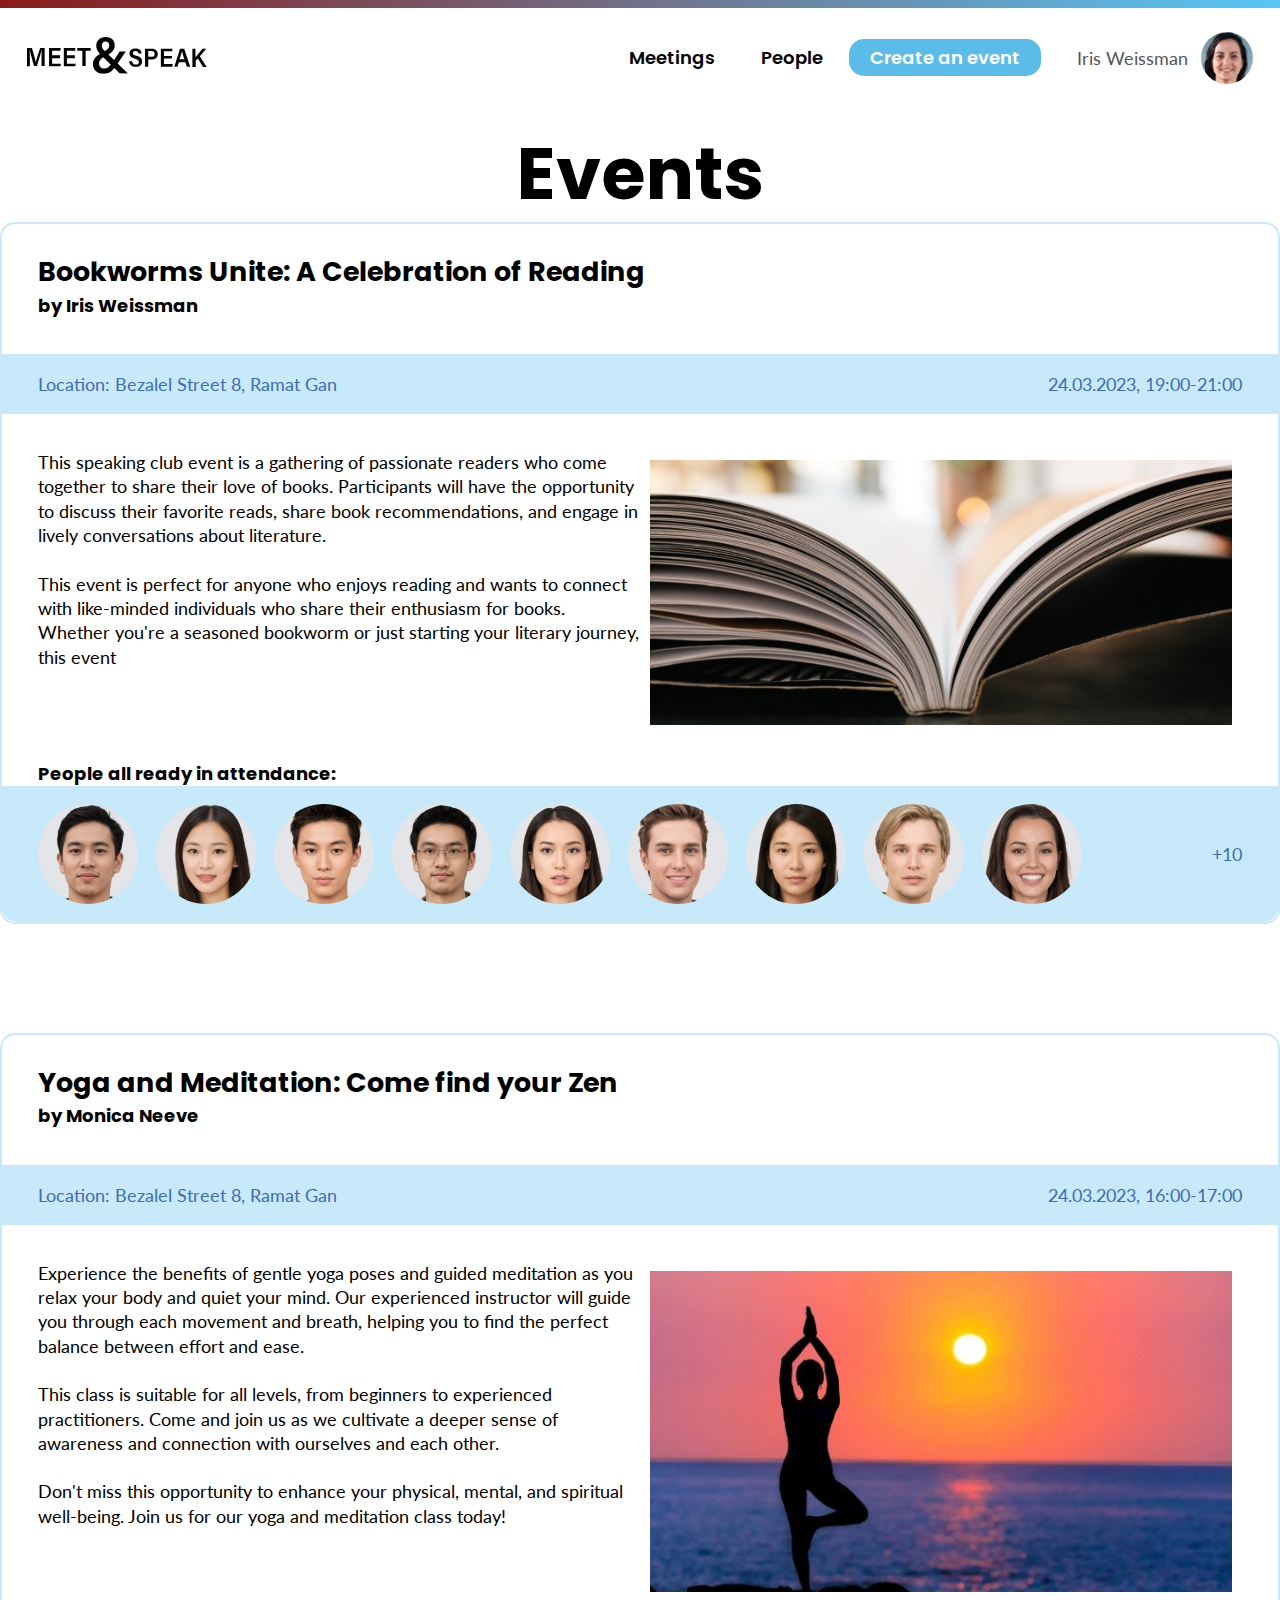
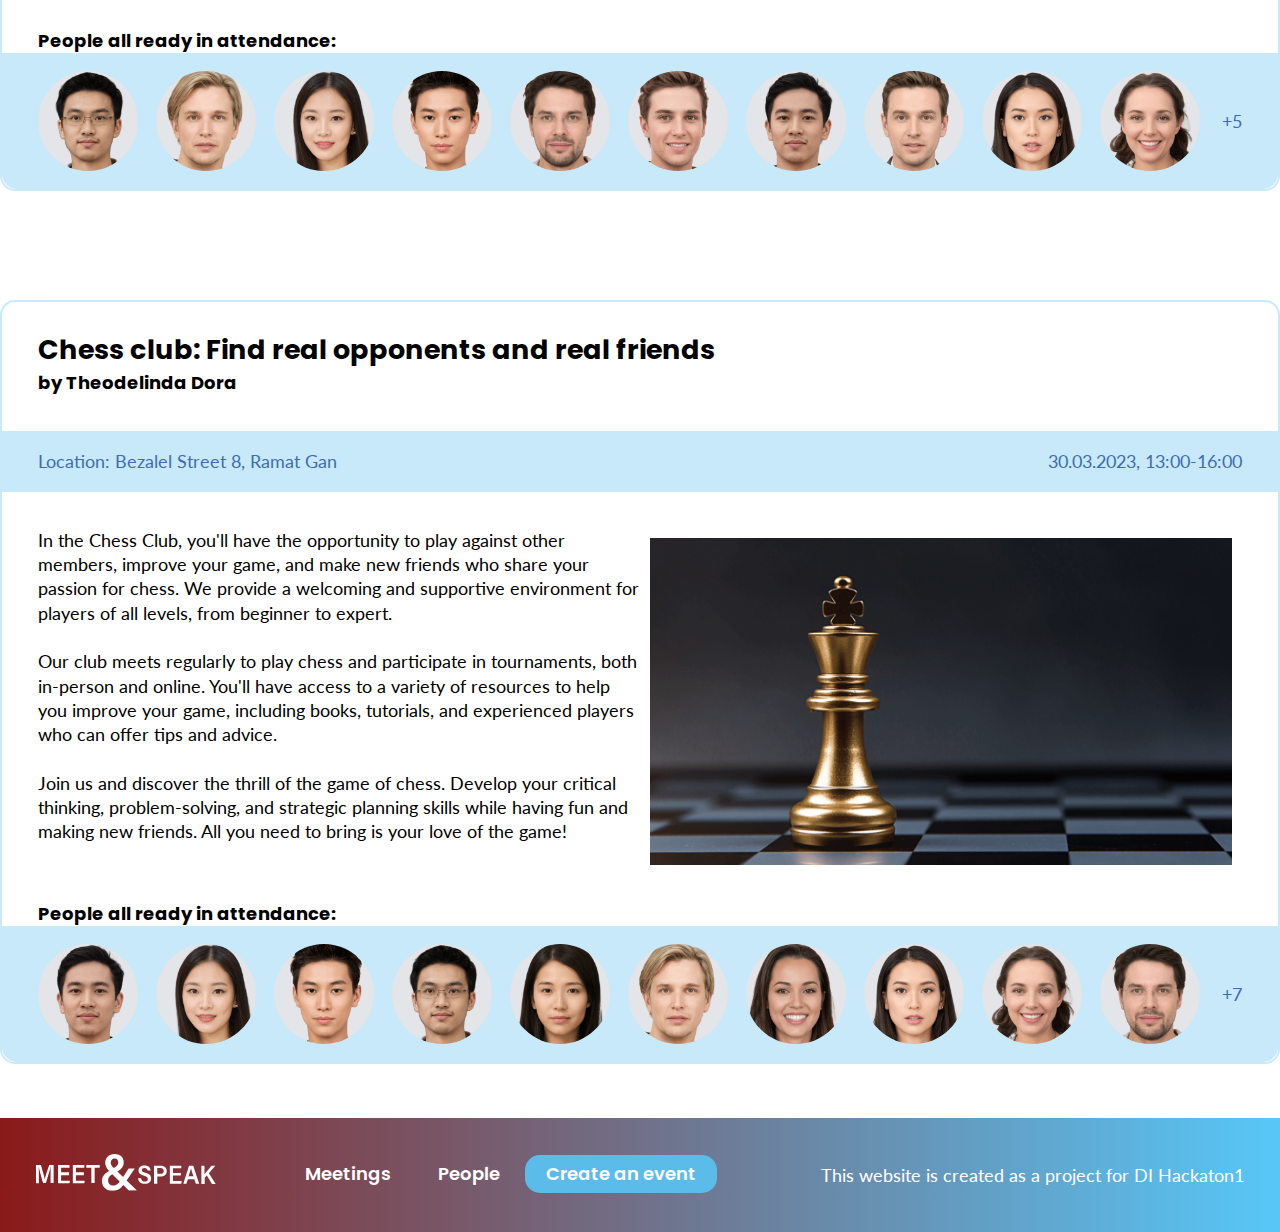
==== meetings.html @ 31ea0fda "changes to images and other" ====
<!doctype html>
<html lang="en">
<head>
    <meta charset="UTF-8">
    <meta name="viewport"
          content="width=device-width, user-scalable=no, initial-scale=1.0, maximum-scale=1.0, minimum-scale=1.0">
    <meta http-equiv="X-UA-Compatible" content="ie=edge">
    <title>Document</title>
    <link rel="stylesheet" href="all.css">
</head>
<body>
    <header>
        <div class="logoHolder">
            <a href="index.html"><svg viewBox="0 0 81.6 16.7"><use xlink:href="#logo"></use></svg></a>
        </div>
        <div class="dropdown">
            <a class="dropbtn" href="index.html"></a>
            <nav>
                <ul>
                    <li><a href="meetings.html">Meetings</a></li>
                    <li><a href="people.html">People</a></li>
                    <li><a href="#">Create an event</a></li>
                </ul>
            </nav>
            <div class="profileHolder">
                <a href="#"><span>Iris Weissman</span><img src="imgs/user.jpg" alt=""></a>
            </div>
        </div>
    </header>
    <div class="holder">
        <section class="events">
            <h1>Events</h1>
            <article class="eventsItem">
                <div class="eventsItemHeader">
                    <h2><a href="#">Bookworms Unite: A Celebration of Reading</a></h2>
                    <h4>by Iris Weissman</h4>
                </div>
                <div class="eventsItemDate">
                    <p>Location: Bezalel Street 8, Ramat Gan</p>
                    <p>24.03.2023, 19:00-21:00</p>
                </div>
                <div class="eventsItemDetails">
                    <div>
                        <p><img src="imgs/promo1.jpg" alt="">This speaking club event is a gathering of passionate readers who come together to share their love of books. Participants will have the opportunity to discuss their favorite reads, share book recommendations, and engage in lively conversations about literature.
                        <br /><br />
                        This event is perfect for anyone who enjoys reading and wants to connect with like-minded individuals who share their enthusiasm for books. Whether you're a seasoned bookworm or just starting your literary journey, this event</p>
                    </div>
                    <h4>People all  ready in attendance:</h4>
                </div>
                
                <div class="eventsItemUsers">
                    <div>
                        <div class="eventUser"><img src="imgs/Frame-1.png" alt=""></div>
                        <div class="eventUser"><img src="imgs/Frame-2.png" alt=""></div>
                        <div class="eventUser"><img src="imgs/Frame-3.png" alt=""></div>
                        <div class="eventUser"><img src="imgs/Frame-4.png" alt=""></div>
                        <div class="eventUser"><img src="imgs/Frame-5.png" alt=""></div>
                        <div class="eventUser"><img src="imgs/Frame-6.png" alt=""></div>
                        <div class="eventUser"><img src="imgs/Frame-7.png" alt=""></div>
                        <div class="eventUser"><img src="imgs/Frame-8.png" alt=""></div>
                        <div class="eventUser"><img src="imgs/Frame-9.png" alt=""></div>
                        <div class="eventUser"><img src="imgs/Frame-10.png" alt=""></div>
                        <div class="eventUser"><img src="imgs/Frame-13.png" alt=""></div>
                        <div class="eventUser"><img src="imgs/Frame-12.png" alt=""></div>
                    </div>
                    <span class="counter">+10</span>
                </div>
            </article>
            <br /><br /><br />
            <article class="eventsItem">
                <div class="eventsItemHeader">
                    <h2><a href="#">Yoga and Meditation: Come find your Zen</a></h2>
                    <h4>by Monica Neeve</h4>
                </div>
                <div class="eventsItemDate">
                    <p>Location: Bezalel Street 8, Ramat Gan</p>
                    <p>24.03.2023, 16:00-17:00</p>
                </div>
                <div class="eventsItemDetails">
                    <div>
                        <p><img src="imgs/Promo2.jpeg" alt="">Experience the benefits of gentle yoga poses and guided meditation as you relax your body and quiet your mind. Our experienced instructor will guide you through each movement and breath, helping you to find the perfect balance between effort and ease.
                        <br /><br />
                        This class is suitable for all levels, from beginners to experienced practitioners. Come and join us as we cultivate a deeper sense of awareness and connection with ourselves and each other.
                        <br /><br />
                        Don't miss this opportunity to enhance your physical, mental, and spiritual well-being. Join us for our yoga and meditation class today!</p>
                    </div>
                    <h4>People all  ready in attendance:</h4>
                </div>
                
                <div class="eventsItemUsers">
                    <div>
                        <div class="eventUser"><img src="imgs/Frame-4.png" alt=""></div>
                        <div class="eventUser"><img src="imgs/Frame-8.png" alt=""></div>
                        <div class="eventUser"><img src="imgs/Frame-2.png" alt=""></div>
                        <div class="eventUser"><img src="imgs/Frame-3.png" alt=""></div>
                        <div class="eventUser"><img src="imgs/Frame-13.png" alt=""></div>
                        <div class="eventUser"><img src="imgs/Frame-6.png" alt=""></div>
                        <div class="eventUser"><img src="imgs/Frame-1.png" alt=""></div>
                        <div class="eventUser"><img src="imgs/Frame-12.png" alt=""></div>
                        <div class="eventUser"><img src="imgs/Frame-5.png" alt=""></div>
                        <div class="eventUser"><img src="imgs/Frame-10.png" alt=""></div>
                        <div class="eventUser"><img src="imgs/Frame-13.png" alt=""></div>
                        <div class="eventUser"><img src="imgs/Frame-12.png" alt=""></div>
                        <div class="eventUser"><img src="imgs/Frame-1.png" alt=""></div>
                        <div class="eventUser"><img src="imgs/Frame-12.png" alt=""></div>
                    </div>
                    <span class="counter">+5
                    </span>
                </div>
            </article>
            <br /><br /><br />
            <article class="eventsItem">
                <div class="eventsItemHeader">
                    <h2><a href="#">Chess club: Find real opponents and real friends </a></h2>
                    <h4>by Theodelinda Dora</h4>
                </div>
                <div class="eventsItemDate">
                    <p>Location: Bezalel Street 8, Ramat Gan</p>
                    <p>30.03.2023, 13:00-16:00</p>
                </div>
                <div class="eventsItemDetails">
                    <div>
                        <p><img src="imgs/Promo3.png" alt="">
                        In the Chess Club, you'll have the opportunity to play against other members, improve your game, and make new friends who share your passion for chess. We provide a welcoming and supportive environment for players of all levels, from beginner to expert.
                        <br /><br />
                        Our club meets regularly to play chess and participate in tournaments, both in-person and online. You'll have access to a variety of resources to help you improve your game, including books, tutorials, and experienced players who can offer tips and advice.
                        <br /><br />
                        Join us and discover the thrill of the game of chess. Develop your critical thinking, problem-solving, and strategic planning skills while having fun and making new friends. All you need to bring is your love of the game!</p>
                    </div>
                    <h4>People all  ready in attendance:</h4>
                </div>
                
                <div class="eventsItemUsers">
                    <div>
                        <div class="eventUser"><img src="imgs/Frame-1.png" alt=""></div>
                        <div class="eventUser"><img src="imgs/Frame-2.png" alt=""></div>
                        <div class="eventUser"><img src="imgs/Frame-3.png" alt=""></div>
                        <div class="eventUser"><img src="imgs/Frame-4.png" alt=""></div>
                        <div class="eventUser"><img src="imgs/Frame-7.png" alt=""></div>
                        <div class="eventUser"><img src="imgs/Frame-8.png" alt=""></div>
                        <div class="eventUser"><img src="imgs/Frame-9.png" alt=""></div>
                        <div class="eventUser"><img src="imgs/Frame-5.png" alt=""></div>
                        <div class="eventUser"><img src="imgs/Frame-10.png" alt=""></div>
                        <div class="eventUser"><img src="imgs/Frame-13.png" alt=""></div>
                        <div class="eventUser"><img src="imgs/Frame-5.png" alt=""></div>
                        <div class="eventUser"><img src="imgs/Frame-6.png" alt=""></div>
                    </div>
                    <span class="counter">+7</span>
                </div>
            </article>
        </section>
    </div>
    <footer>
        <div class="logoHolder">
            <a href="index.html"><svg viewBox="0 0 81.6 16.7"><use xlink:href="#logo"></use></svg></a>
        </div>
        <nav>
            <ul>
                <li><a href="meetings.html">Meetings</a></li>
                <li><a href="people.html">People</a></li>
                <li><a href="#">Create an event</a></li>
            </ul>
        </nav>
        <div>
            <p>This website is created as a project for DI Hackaton1</p>
        </div>
    </footer>
    <script src="all.js"></script>
    <svg xmlns="http://www.w3.org/2000/svg" viewBox="0 0 81.6 16.7" style="enable-background:new 0 0 81.6 16.7" xml:space="preserve"><symbol id="logo"><path d="M6.6 10c0-1.4 0-3.1.1-4h-.1c-.4 1.6-1.4 4.9-2.1 7.2H3.2c-.6-2-1.6-5.6-1.9-7.2h-.1c.1 1 .1 2.8.1 4.2v3.1H0V5h2.2c.7 2.1 1.5 5.1 1.8 6.4.2-1 1.2-4.2 2-6.4h2v8.2H6.6V10zm8.4-.4h-3.6v2.5h4l-.2 1.2H10V5h5.2v1.2h-3.8v2.1H15v1.3zm6.7 0h-3.6v2.5h4l-.2 1.2h-5.2V5h5.2v1.2h-3.8v2.1h3.6v1.3zm3.4-3.4h-2.3V5h6.1v1.2h-2.3v7h-1.5v-7zm20.7 10.3L41.1 12l3.7-5.4H42l-2.5 3.8-2.6-2.5c1.9-1.1 2.9-2.3 2.9-4.1 0-2-1.3-3.8-4.1-3.8s-4.3 1.9-4.3 4c0 1.4.6 2.5 1.7 3.7-2.4 1.4-3.2 2.8-3.2 4.5 0 2.6 1.9 4.5 4.9 4.5 2.3 0 3.5-.9 4.8-2.6l2.5 2.4h3.7zM35.6 2c1.3 0 1.7.9 1.7 1.8s-.5 1.7-2 2.6c-1-1-1.4-1.7-1.4-2.6 0-1 .7-1.8 1.7-1.8zm-.5 12.3c-1.6 0-2.4-1.1-2.4-2.3 0-1.1.4-1.9 1.9-2.8l3.4 3.4c-.9 1.1-1.7 1.7-2.9 1.7zm12.6-3.2c.1.9.7 1.4 1.6 1.4 1 0 1.4-.4 1.4-1.1 0-.8-.4-1.1-1.7-1.5-1.8-.5-2.5-1.2-2.5-2.4 0-1.5 1.1-2.3 2.7-2.3 1.9 0 2.7 1 2.8 2.3h-1.4c-.1-.7-.5-1.2-1.4-1.2-.8 0-1.2.4-1.2 1 0 .7.4.9 1.6 1.2 2.1.6 2.6 1.4 2.6 2.6 0 1.4-.9 2.4-2.9 2.4-1.8 0-2.9-.9-3-2.5h1.4zm5.9-5.8h2.9c1.5 0 2.8.8 2.8 2.4 0 1.7-1.2 2.5-3 2.5H55v3.3h-1.5V5.3zM55 9h1.3c1 0 1.6-.3 1.6-1.3 0-.9-.6-1.3-1.5-1.3H55V9zm10.7.8h-3.6v2.5h4l-.2 1.2h-5.2V5.3h5.2v1.2h-3.8v2.1h3.6v1.2zm3.2 1.6-.7 2.1h-1.4c.3-.8 2.3-7.3 2.6-8.2h1.9l2.7 8.2h-1.5l-.7-2.1h-2.9zm2.5-1.3c-.6-1.8-1-3-1.1-3.8-.2.9-.6 2.2-1.1 3.8h2.2zM75 5.3h1.4v3.9c.9-1.1 2.3-2.8 3.2-3.9h1.7l-2.9 3.4 3.1 4.9h-1.7l-2.3-3.9-1 1.1v2.8H75V5.3z"/></symbol></svg>
</body>
</html>
---- all.css ----
@import url('https://fonts.googleapis.com/css2?family=Lato:wght@400;700&family=Poppins:wght@600&display=swap');

* {
    margin: 0;
    padding: 0;
    box-sizing: border-box;
    transition: all .3s ease;
}

body {
    font: 18px/135% 'Lato', sans-serif;
}

body::before {
    content: "";
    display: block;
    height: 8px;
    width: 100%;
    background: #57C7F8;
    background: linear-gradient(90deg, #8A1A1A 0%, #57C7F8 100%);
}

body > svg {
    display: none;
}

button {
    border: none;
}

h1, h2, h3, h4, nav, .btn {
    font-family: 'Poppins', sans-serif;;
}

a {
    text-decoration: none;
}

header {
    display: flex;
    justify-content: space-between;
    align-items: center;
    padding: 1.5em;
    height: 100px;
}

header > div:last-of-type {
    display: flex;
    align-items: center;
}

.logoHolder a {
    display: inline-block;
    width: 180px;
}

.logoHolder a:hover,
.logoHolder a:focus,
.logoHolder a:active {
    opacity: .65;
}

nav ul {
    list-style: none;
}

nav li {
    font-weight: 600;
    display: inline-block;
}

nav a {
    color: #000;
    padding: .35em 1.15em;
}


nav a:hover,
nav a:focus,
nav a:active {
    color: #5BBCE9;
}

nav li:last-of-type a,
.btn {
    background: #5BBCE9;
    border-radius: 15px;
    color: #fff;
}

nav li:last-of-type a {
    margin-right: 2em;
}

nav li:last-of-type a:hover,
nav li:last-of-type a:focus,
nav li:last-of-type a:active {
    background: #000;
}

.profileHolder a {
    color: #555;
    display: flex;
    align-items: center;
}

.profileHolder a img {
    background: url("imgs/user.jpg");
    background-size: cover;
    display: block;
    height: 52px;
    width: 52px;
    border-radius: 50%;
    margin-left: .75em;
}

.profileHolder a span {
    display: block;
}

.profileHolder a:hover,
.profileHolder a:focus,
.profileHolder a:active {
    opacity: .75;
}

.holder {
    margin: 0 auto;
    max-width: 1320px;
}

.promoItem {
    background: url("imgs/promo1.jpg") 50% 50% no-repeat;
    background-size: cover;
    display: flex;
    align-items: center;
    height: 500px;
}

.promoItem h4 {
    margin-top: .5em;
}

.promoItem p {
    margin-top: 1em;
}

.promoItem p a {
    margin-top: .5em;
    display: inline-block;
}

.promoItemContent {
    background: rgba(0,0,0,.5);
    color: #fff;
    padding: 2em;
    text-align: center;
    width: 100%;
}

.promoItemContent > * {
    margin-left: auto;
    margin-right: auto;
    max-width: 720px;
}

.promoItemContent > div {
    margin: 0 auto 2em;
    background: #3F6DB1;
    padding: 1em;
    width: content-box;
}

.btn {
    padding: .35em 1.15em;
    font-weight: bold;
}

.btn:hover,
.btn:focus,
.btn:active {
    background: #000;
}

.events,
.people {
    margin-top: 3em;
}

.events h1,
.people h1 {
    text-align: center;
    font-size: 4em;
}

.eventsItem {
    border: 2px solid #C8E9F9;
    border-radius: 15px;
    margin-top: 2em;
}

.eventsItem h2 a {
    color: #000;
}

.eventsItemHeader {
    padding: 2em;
}

.eventsItemHeader h4 {
    margin-top: .5em;
}

.eventsItem > div:nth-last-of-type(odd) {
    background: #C8E9F9;
    padding: 1em 2em;
    color: #3F6DB1;
}

.eventsItemDate {
    display: flex;
    justify-content: space-between;
}

.eventsItemDate p {
    width: auto;
}
.eventsItem span {
    margin-left: 20px;
}
.eventsItemDetails > div {
    display: flex;
    justify-content: space-between;
    padding: 2em;
    padding-bottom: 1.5em;
}
.eventsItemDetails > h4 {
    margin-left: 36px;
}
.eventsItemDetails img{
    max-width: 50%;
    height: fit-content;
    float: right;
    left:0;
    padding: 10px ;
}

.eventsItemUsers {
    border-bottom-left-radius: 15px;
    border-bottom-right-radius: 15px;
    display: flex;
    justify-content: space-between;
    align-items: center;
    overflow-x: hidden;
    
}
.eventsItemUsers > div{
    height: 100px ;
    display: flex;
    flex-wrap: wrap;
    gap:20px;
    align-items: center;
    overflow-x: hidden;
    overflow-y: hidden;
}
.eventsItemUsers > div:first-of-type {
    display: flex;
    gap: 1em
}

.eventsItemUsers img {
    border-radius: 50%;
    max-width: 100px;
}

footer {
    background: #57C7F8;
    background: linear-gradient(90deg, #8A1A1A 0%, #57C7F8 100%);
    color: #fff;
    margin-top: 3em;
    display: flex;
    justify-content: space-between;
    align-items: center;
    padding: 2em;
}

footer .logoHolder svg {
    fill: #fff;
}

footer nav a {
    color: #fff;
}

.hidden {
    display: none;
}

.modal {
    position: absolute;
    width: 100vw;
    height: 100vh;
    background: rgba(0,0,0,.7);
    top: 0;
}

.modal p {
    margin-top: 1em;
}

.modal div {
    background: #fff;
    color: #000;
    border-radius: 1em;
    max-width: 500px;
    margin: 2em auto;
    text-align: center;
    padding: 2em
}

.modal div#close {
    background: url("imgs/close.svg");
    display: block;
    cursor: pointer;
    width: 24px;
    height: 24px;
    padding: 0;
    position: absolute;
    margin-top: -.5em;
}

.modal form {
    margin-top: 1em;
}

input, textarea {
    border: 1px solid #C8E9F9;
    border-radius: 15px;
    padding: 1em;
    display: block;
    width: 100%;
    margin-bottom: .5em;
}

button[type="submit"] {
    font-size: 1.15em;
    margin-top: .5em;
}
/* @media only screen and (max-width: 764px) {
    .logoHolder, nav,.profileHolder{
        display: none;
    }
    .dropdown{
       align-items: flex-end;
    }
} */
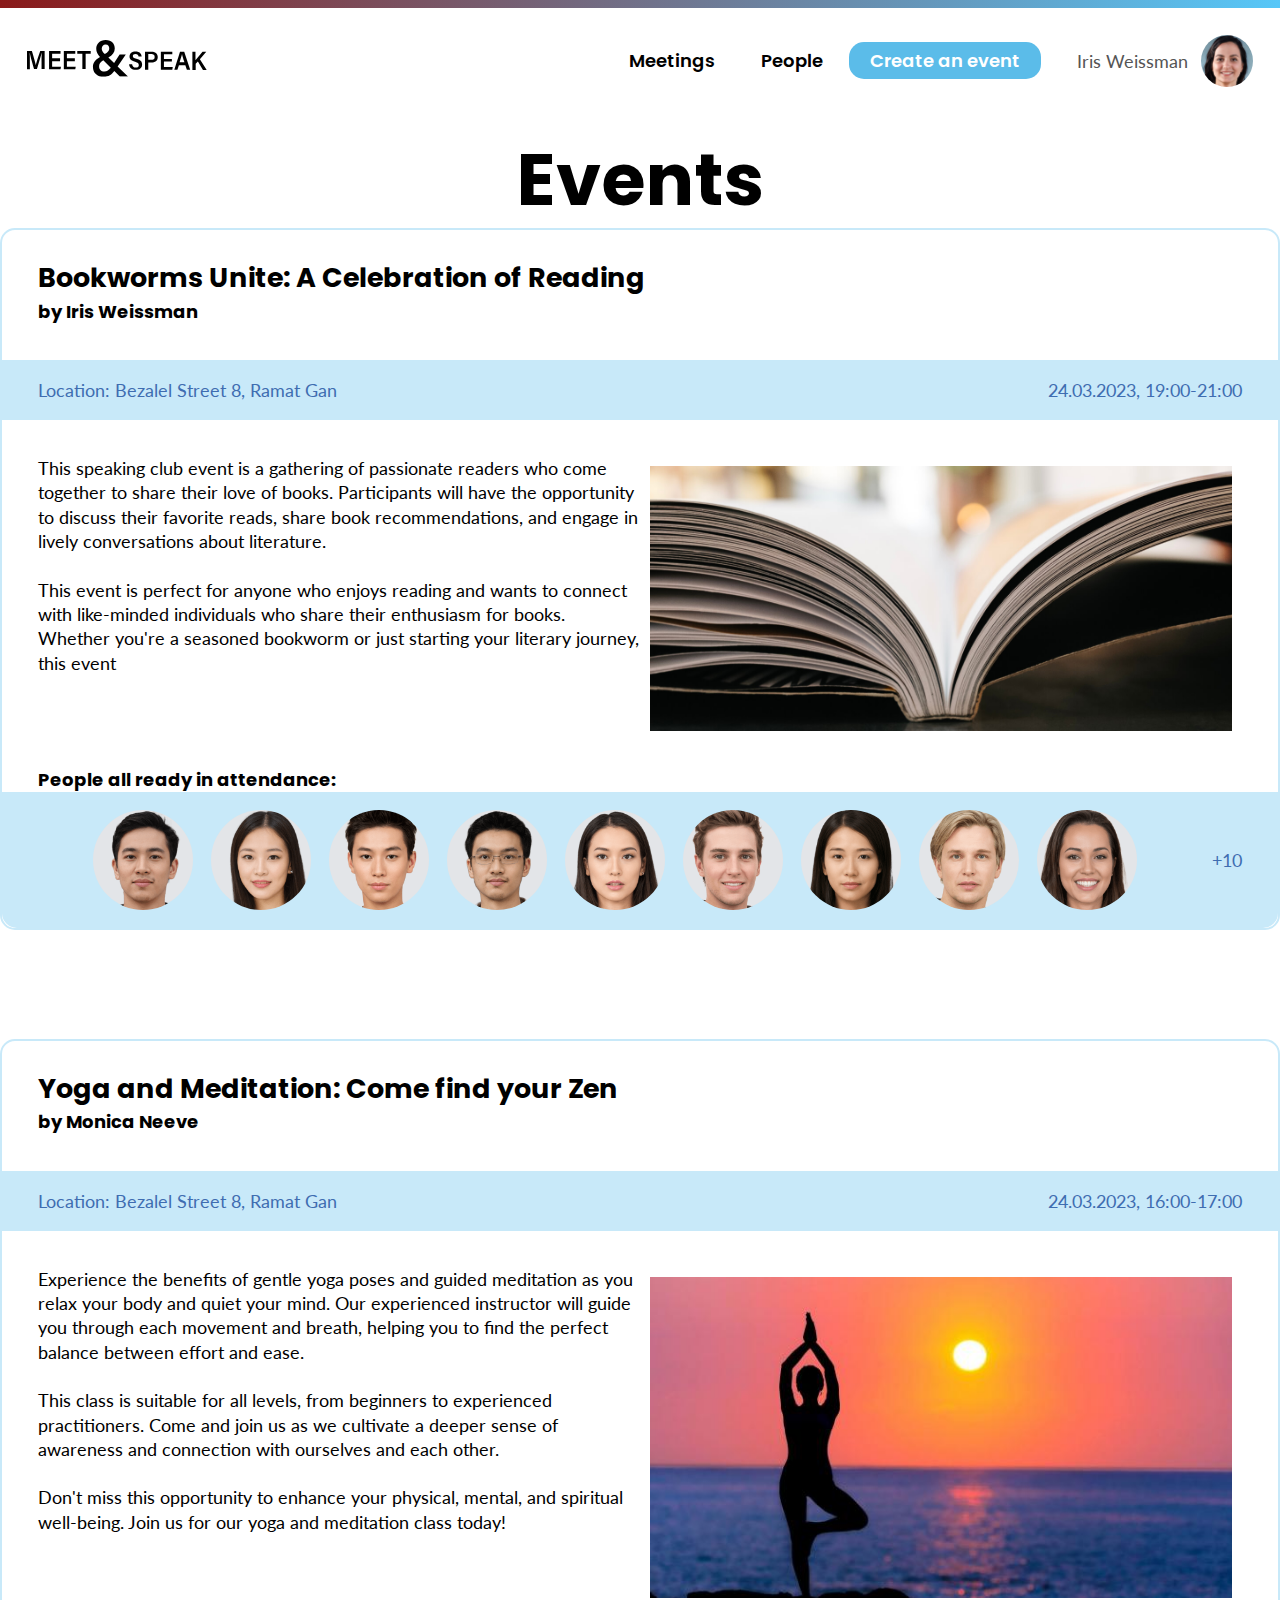
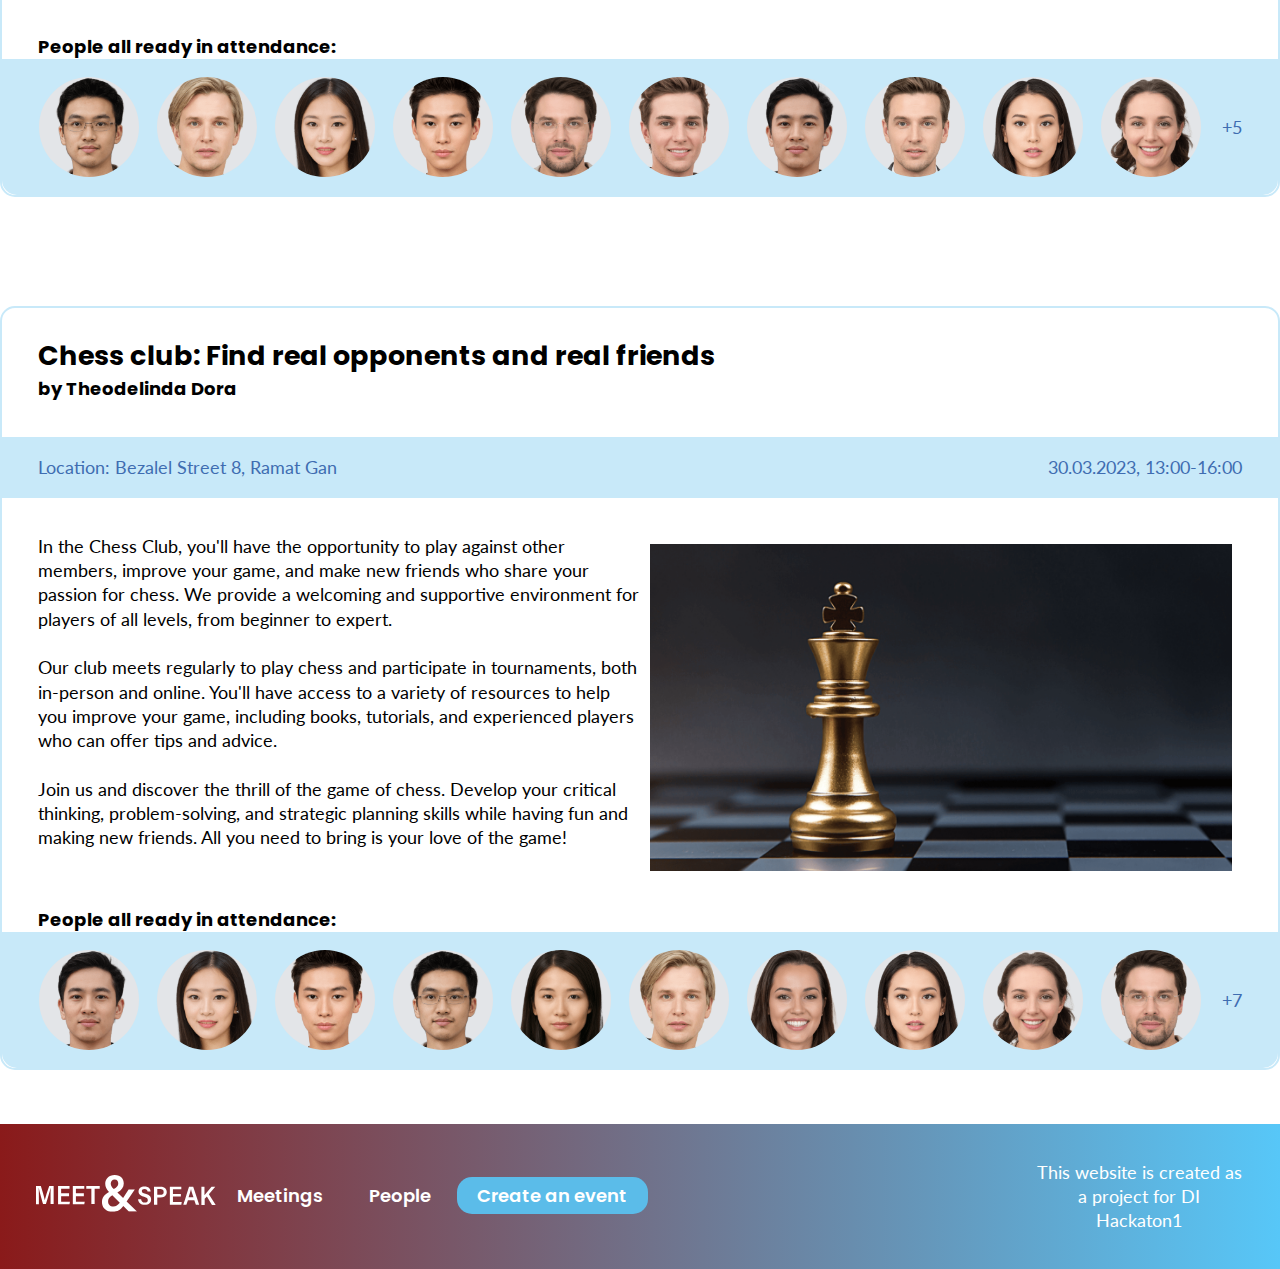
==== commit 6a676aee: "Fixed responsitivity in header and footer" ====
--- a/meetings.html
+++ b/meetings.html
@@ -13,19 +13,21 @@
         <div class="logoHolder">
             <a href="index.html"><svg viewBox="0 0 81.6 16.7"><use xlink:href="#logo"></use></svg></a>
         </div>
-        <div class="dropdown">
-            <a class="dropbtn" href="index.html"></a>
-            <nav>
-                <ul>
-                    <li><a href="meetings.html">Meetings</a></li>
-                    <li><a href="people.html">People</a></li>
-                    <li><a href="#">Create an event</a></li>
-                </ul>
-            </nav>
+        <div>
             <div class="profileHolder">
                 <a href="#"><span>Iris Weissman</span><img src="imgs/user.jpg" alt=""></a>
             </div>
-        </div>
+            <div class="dropdown">
+                <a class="dropbtn" href=""></a>
+                <nav>
+                    <ul>
+                        <li><a href="meetings.html">Meetings</a></li>
+                        <li><a href="people.html">People</a></li>
+                        <li><a href="#">Create an event</a></li>
+                    </ul>
+                </nav>
+            </div>
+        </div>  
     </header>
     <div class="holder">
         <section class="events">
@@ -151,16 +153,18 @@
         </section>
     </div>
     <footer>
-        <div class="logoHolder">
-            <a href="index.html"><svg viewBox="0 0 81.6 16.7"><use xlink:href="#logo"></use></svg></a>
+        <div>
+            <div class="logoHolder">
+                <a href="index.html"><svg viewBox="0 0 81.6 16.7"><use xlink:href="#logo"></use></svg></a>
+            </div>
+            <nav>
+                <ul>
+                    <li><a href="meetings.html">Meetings</a></li>
+                    <li><a href="people.html">People</a></li>
+                    <li><a href="#">Create an event</a></li>
+                </ul>
+            </nav>
         </div>
-        <nav>
-            <ul>
-                <li><a href="meetings.html">Meetings</a></li>
-                <li><a href="people.html">People</a></li>
-                <li><a href="#">Create an event</a></li>
-            </ul>
-        </nav>
         <div>
             <p>This website is created as a project for DI Hackaton1</p>
         </div>
--- a/all.css
+++ b/all.css
@@ -41,11 +41,12 @@
     justify-content: space-between;
     align-items: center;
     padding: 1.5em;
-    height: 100px;
+    height: fit-content;
 }
 
 header > div:last-of-type {
     display: flex;
+    flex-direction: row-reverse;
     align-items: center;
 }
 
@@ -129,6 +130,15 @@
     max-width: 1320px;
 }
 
+.promo > h2 {
+    text-align: center;
+    margin-bottom: 1em;
+    background: #57C7F8;
+    background: linear-gradient(30deg, #8A1A1A 0%, #57C7F8 100%);
+    -webkit-background-clip: text;
+    -webkit-text-fill-color: transparent;
+}
+
 .promoItem {
     background: url("imgs/promo1.jpg") 50% 50% no-repeat;
     background-size: cover;
@@ -158,6 +168,10 @@
     width: 100%;
 }
 
+.promoItemContent h4 a {
+    color: #C8E9F9;
+}
+
 .promoItemContent > * {
     margin-left: auto;
     margin-right: auto;
@@ -264,6 +278,7 @@
     overflow-y: hidden;
 }
 .eventsItemUsers > div:first-of-type {
+    justify-content: center;
     display: flex;
     gap: 1em
 }
@@ -283,7 +298,16 @@
     align-items: center;
     padding: 2em;
 }
-
+footer div:first-of-type{
+    width: max-content;
+    display: flex;
+    flex-direction: row;
+}
+footer div:first-of-type nav{
+    width: max-content;
+    display: flex;
+    align-items: center;
+}
 footer .logoHolder svg {
     fill: #fff;
 }
@@ -291,7 +315,13 @@
 footer nav a {
     color: #fff;
 }
-
+footer div:last-of-type{
+    width: min-content;
+}
+footer div:last-of-type p{
+    width: 210px;
+    text-align: center;
+}
 .hidden {
     display: none;
 }
@@ -346,11 +376,420 @@
     font-size: 1.15em;
     margin-top: .5em;
 }
-/* @media only screen and (max-width: 764px) {
-    .logoHolder, nav,.profileHolder{
+
+.about {
+    background: #57C7F8;
+    background: linear-gradient(90deg, #8A1A1A 0%, #57C7F8 100%);
+    color: #fff;
+    padding: 4em;
+}
+
+.about > div > div {
+    background: url("imgs/ill.svg") 100% 50% no-repeat;
+    background-size: contain;
+    padding-right: 40%;
+}
+
+.about h1 {
+    font-size: 3em;
+    line-height: 115%;
+}
+
+.about p {
+    margin-top: 1em;
+}
+
+.about .btn {
+    border-radius: 20px;
+    font-size: 1.5em;
+    display: inline-block;
+    margin-top: .5em;
+    padding: .5em 1.5em;
+}
+
+.introduction {
+    margin: 4em 0;
+    text-align: center;
+}
+
+.introduction > div {
+    display: flex;
+    margin-top: 1em;
+    gap: 3em
+}
+
+.introduction > div > div {
+    background: url("imgs/i-exchange.svg") 50% 10% no-repeat;
+    background-size: 5em;
+    padding-top: 7em;
+    flex: 1;
+    margin-top: 1em;
+}
+
+.introduction > div > div:first-of-type {
+    background: url("imgs/i-practice.svg") 50% 0 no-repeat;
+    background-size: 6.5em;
+}
+
+.introduction > div > div:last-of-type {
+    background: url("imgs/i-community.svg") 50% 5% no-repeat;
+    background-size: 4.85em;
+}
+
+.introduction h3 {
+    margin: .5em 0 1em;
+}
+
+.eventsAndPeople {
+    margin-top: 4em;
+    display: flex;
+    gap: 2em;
+}
+
+.eventsAndPeople > div {
+    flex: 1;
+}
+
+.eventsAndPeopleEvent,
+.eventsAndPeoplePerson {
+    border: 2px solid #C8E9F9;
+    border-radius: 15px;
+    margin-top: 1em;
+    padding: 0 2em 0 0;
+    display: flex;
+    gap: 1em
+}
+
+.eventsAndPeopleEvent > div {
+    flex: 1;
+}
+
+.eventsAndPeopleEvent > div:first-of-type {
+    padding: 1em 0 1em 1em;
+}
+
+.eventsAndPeopleEvent > div:first-of-type div {
+    background: #5BBCE9;
+    color: #fff;
+    border-top-left-radius: 15px;
+    border-bottom-right-radius: 15px;
+    font-size: .85em;
+    position: absolute;
+    padding: .5em .75em;
+}
+
+.eventsAndPeopleEvent > div:last-of-type {
+    padding: 1em 0;
+}
+
+.eventsAndPeopleEvent h2,
+.eventsAndPeoplePerson h2 {
+    font-size: 1.15em;
+}
+
+.eventsAndPeopleEvent h4 {
+    color: #555;
+    margin-top: .25em;
+    font-size: 1em;
+}
+
+.eventsAndPeopleEvent h4 a {
+    color: #3F6DB1;
+}
+
+.eventsAndPeopleEvent p:not(:last-of-type) {
+    font-size: .85em;
+    margin: 1em 0 0;
+}
+
+.eventsAndPeopleEvent > div > p:last-of-type {
+    margin-top: 2em;
+}
+
+.eventsAndPeopleEvent img {
+   border-radius: 15px;
+   width: 100%;
+}
+
+.eventsAndPeoplePerson {
+    align-items: center;
+    justify-content: space-between;
+    padding-right: 1em;;
+}
+
+.eventsAndPeoplePerson > div {
+    display: flex;
+    align-items: center;
+    padding: 1em 0;
+    gap: 1em;
+}
+
+.eventsAndPeoplePerson h2 {
+    margin-bottom: .5em;
+}
+
+.eventsAndPeoplePerson img {
+    border-radius: 50%;
+    max-width: 100px;
+    margin-left: 1em
+}
+
+.eventsAndPeoplePerson p {
+    font-size: .85em;
+    margin-top: .25em;
+    padding-bottom: .25em;
+}
+
+.eventsAndPeoplePerson p:not(:last-of-type) {
+    border-bottom: 1px solid #C8E9F9;
+}
+
+.eventsAndPeoplePerson p b {
+    color: #3F6DB1;
+    display: inline-block;
+    width: 8em;
+}
+
+.peopleFeatured {
+    margin-top: 4em;
+}
+
+.person {
+    text-align: center;
+}
+
+.person > div:first-of-type {
+    background: url("imgs/banner.jpg") 0 50% no-repeat;
+    background-size: cover;
+    height: 400px;
+}
+
+.person > div:nth-of-type(2) {
+    margin: -380px 0 2em;
+}
+
+.person > div:last-of-type p:last-of-type {
+    margin-top: 2em;
+}
+
+.person img {
+    border-radius: 50%;
+    display: block;
+    max-width: 420px;
+    margin: 0 auto;
+}
+
+.person p {
+    margin: 1em auto 0;
+    max-width: 800px;
+}
+
+.person ul {
+    list-style: none;
+}
+
+.person li {
+    display: inline-block;
+}
+
+.person li:not(:last-of-type) {
+    margin-right: 2em;
+}
+
+.person li p::before {
+    content: "";
+    height: 1.25em;
+    width: 1.25em;
+    display: inline-block;
+    background: url("imgs/i-lang.svg") 50% 50% no-repeat;
+    background-size: contain;
+    margin: 0 .25em -.25em 0;
+}
+
+.person li:nth-of-type(2) p::before {
+    background-image: url("imgs/i-map.svg");
+}
+
+.person li:nth-of-type(3) p::before {
+    background-image: url("imgs/i-hobby.svg");
+}
+
+.person ul {
+     list-style: none;
+ }
+
+.person li {
+    display: inline-block;
+}
+
+.person li:not(:last-of-type) {
+    margin-right: 2em;
+}
+
+.person li p::before {
+    content: "";
+    height: 1.25em;
+    width: 1.25em;
+    display: inline-block;
+    background: url("imgs/i-lang.svg") 50% 50% no-repeat;
+    background-size: contain;
+    margin: 0 .25em -.25em 0;
+}
+
+.person li:nth-of-type(2) p::before {
+    background-image: url("imgs/i-map.svg");
+}
+
+.person li:nth-of-type(3) p::before {
+    background-image: url("imgs/i-hobby.svg");
+}
+
+.personEvents {
+    background: #C8E9F9;
+    margin-top: 4em;
+    padding: 2em 0;
+}
+
+.personEvents h2 {
+    color: #3F6DB1;
+    text-align: center;
+    margin: 1em;
+}
+
+.personEvents > div > div {
+    display: flex;
+    gap: 1em
+}
+
+.personEvents > div > div > div {
+    flex: 1;
+}
+
+.personEvents .eventsAndPeopleEvent {
+    background: #fff;
+}
+
+.personFeatured {
+    background: url("imgs/banner.jpg") 50% 50% no-repeat;
+    background-size: cover;
+    height: 400px;
+}
+@media screen and (max-width:890px) {
+    header{
+        align-items:center;
+        justify-content: flex-start;
+        flex-direction: column;
+        padding: 0;
+        padding-top: 36px;
+        height: fit-content;
+    }
+    header div:last-of-type{
+        flex-direction: row-reverse;
+        align-items: flex-start;
+        width: 90vw;
+        cursor: pointer
+    }
+    .profileHolder{
+        display: flex;
+        align-items: flex-start;
+        width: 200px;
+        margin-right: 0;
+    }  
+   .profileHolder a{
+        width: 200px;
+        margin-left: 20px;
+    } 
+    .dropbtn {
+        display: block;
+        border: none;
+        width: 25px;
+        height: 5px;
+        background-color: #000;
+      }
+    .dropdown::before{
+      display: block;
+      width: 25px;
+      height: 5px;
+      background-color: black;
+      content: "";
+      border-bottom: 5px solid white;
+      border-top: 15px solid #fff;
+    }
+    
+    .dropdown::after{
+      display: block;
+      width: 25px;
+      height: 5px;
+      background-color: black;
+      content: "";
+      border-top: 5px solid white;
+    }
+    
+    .dropdown {
+      
+      position: relative;
+      display: inline-block;
+      cursor: pointer;
+      pointer-events: auto;
+    }
+    .dropdown:hover nav {display: block;}
+    .dropdown:hover {
+        justify-content: flex-start;
+        align-items: flex-start;
+        height: 150px;
+    }
+
+    .dropdown nav {
+        margin-top: 10px;
         display: none;
-    }
-    .dropdown{
-       align-items: flex-end;
-    }
-} */+        position: absolute;
+        min-width: 225px;
+    }
+    .dropdown nav ul{
+        display: flex;
+        flex-direction: column;
+    }
+    .dropdown nav ul li{
+        display: flex;
+        align-items: center;
+        margin-top: 10px;
+    }
+
+}
+@media screen and (max-width:940px) {
+    footer, footer nav, footer nav ul{
+        display: flex;
+    }
+    footer{
+        height: fit-content;
+        align-items: center;
+        flex-direction: row;
+    }
+    footer div:last-of-type{
+        align-self: flex-end;
+    }
+    footer div:last-of-type p {
+        align-self: flex-start;
+    }
+    footer div nav ul{
+        flex-direction: column;
+        gap: 1em;
+        align-items:flex-start;
+    }
+    footer div nav ul li a:last-of-type{
+        display: flex;
+        margin-right: 0;
+    }
+    footer .logoHolder{
+        display: block;
+        padding-left: 22px;
+    }
+    footer div:first-of-type{
+        display: flex;
+        gap:0.5em;
+        flex-direction: column;
+        align-items: flex-start;
+
+    }
+
+}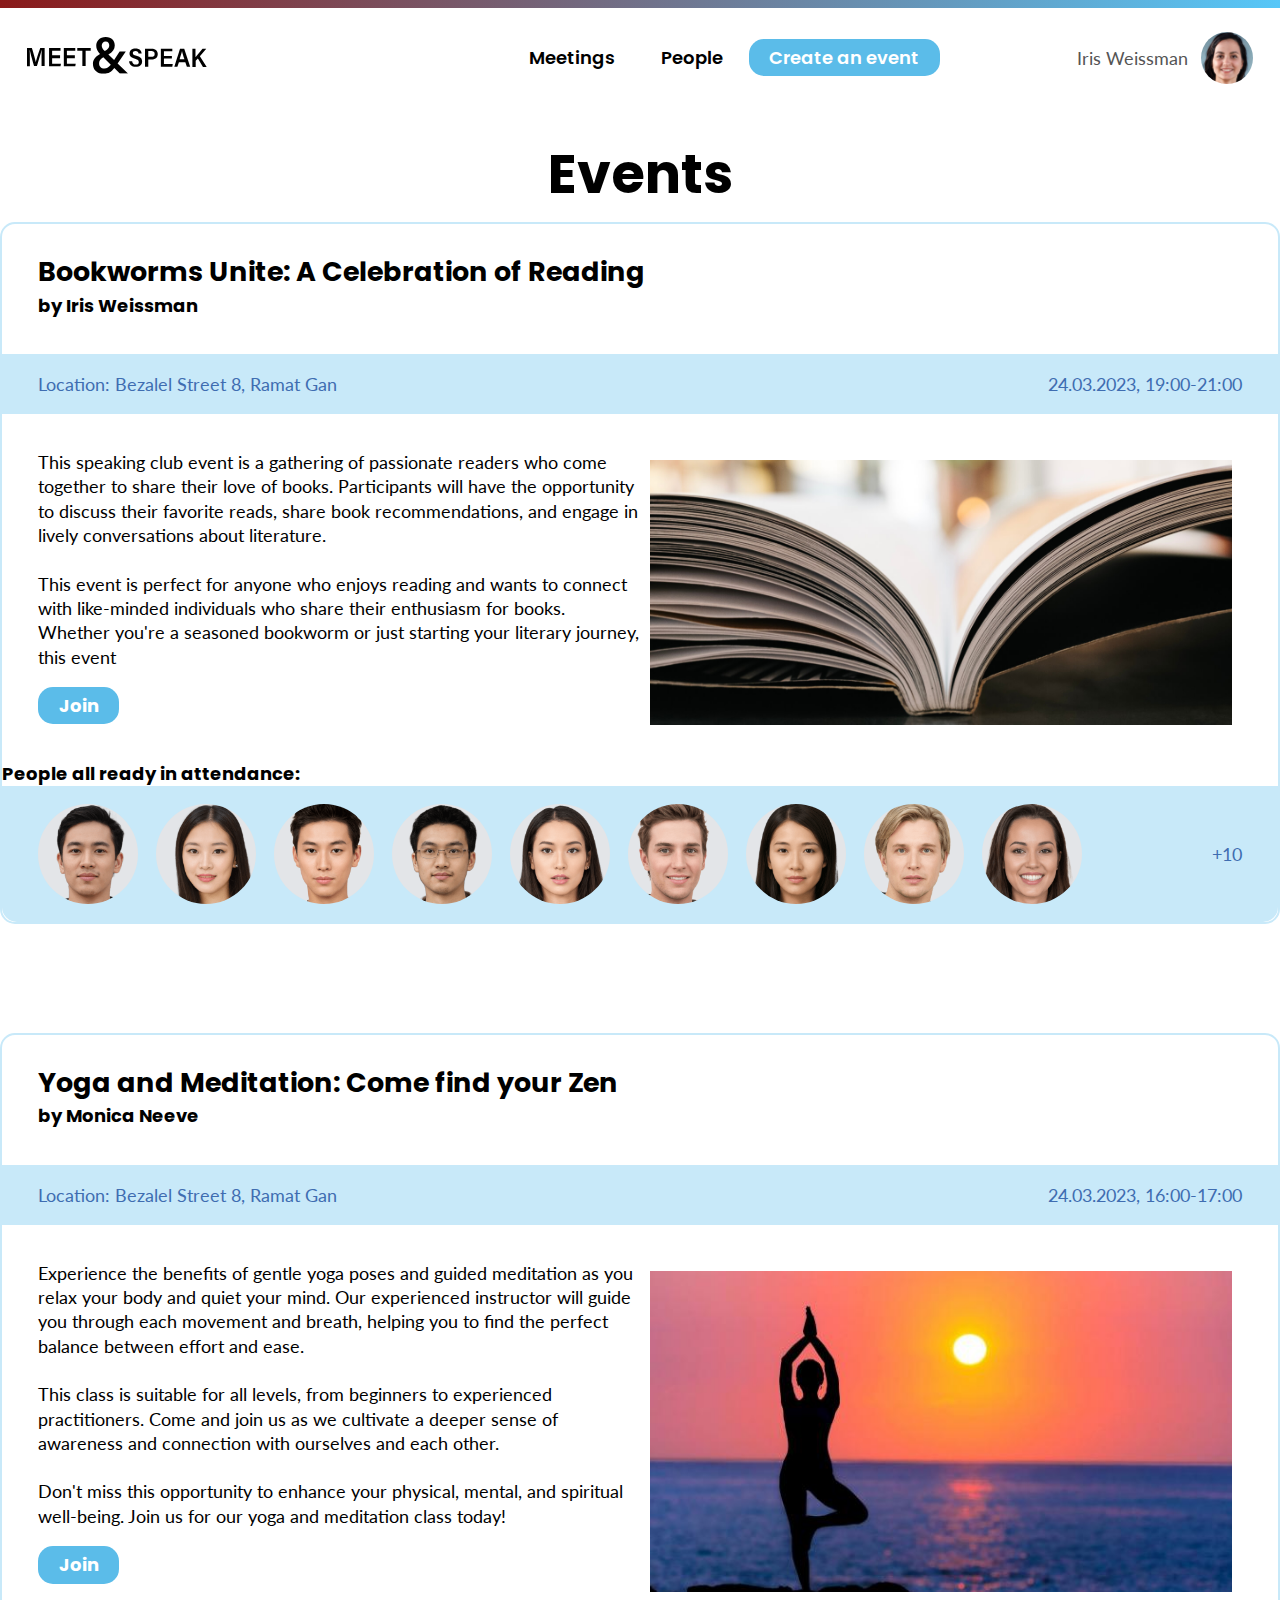
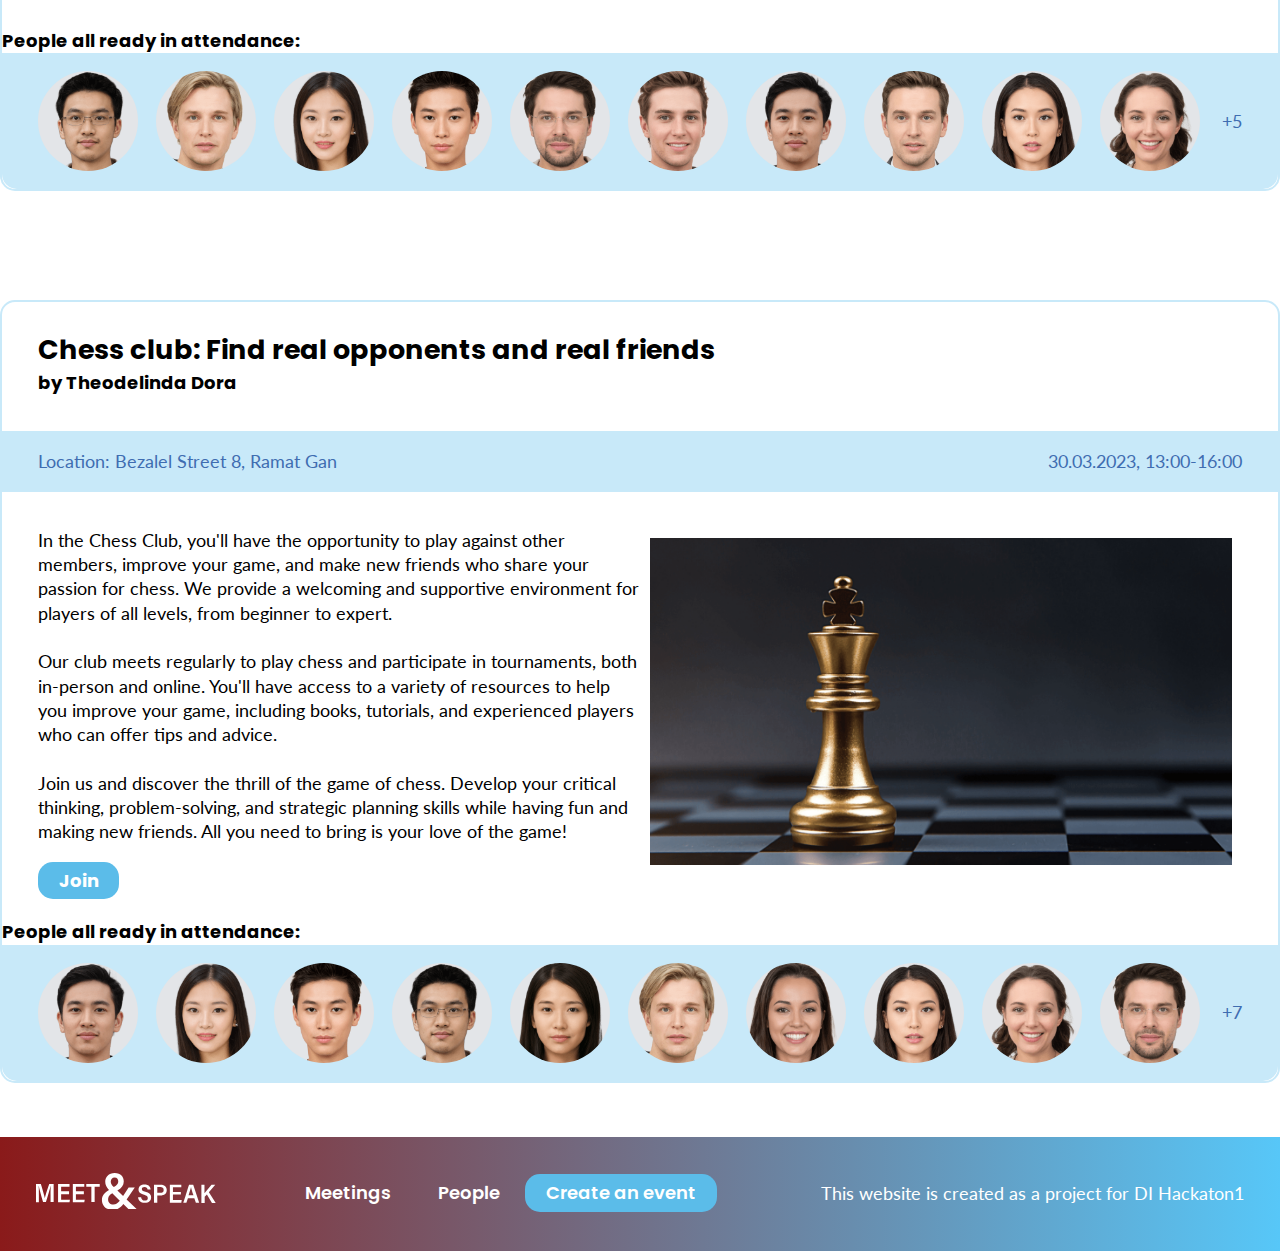
==== commit 0de86257: "Common changes + slider" ====
--- a/meetings.html
+++ b/meetings.html
@@ -10,25 +10,25 @@
 </head>
 <body>
     <header>
-        <div class="logoHolder">
-            <a href="index.html"><svg viewBox="0 0 81.6 16.7"><use xlink:href="#logo"></use></svg></a>
-        </div>
-        <div>
-            <div class="profileHolder">
-                <a href="#"><span>Iris Weissman</span><img src="imgs/user.jpg" alt=""></a>
-            </div>
-            <div class="dropdown">
-                <a class="dropbtn" href=""></a>
-                <nav>
-                    <ul>
-                        <li><a href="meetings.html">Meetings</a></li>
-                        <li><a href="people.html">People</a></li>
-                        <li><a href="#">Create an event</a></li>
-                    </ul>
-                </nav>
-            </div>
-        </div>  
-    </header>
+    <div class="logoHolder">
+        <a href="index.html"><svg viewBox="0 0 81.6 16.7"><use xlink:href="#logo"></use></svg></a>
+    </div>
+    <div class="dropdown"></div>
+    <a class="dropbtn" href=""></a>
+    <div>
+        <nav>
+            <ul>
+                <li><a href="meetings.html">Meetings</a></li>
+                <li><a href="people.html">People</a></li>
+                <li><a href="#" class="modalOpener createOpener">Create an event</a></li>
+            </ul>
+        </nav>
+    </div>
+    <div class="profileHolder">
+        <a href="person.html"><span>Iris Weissman</span><img src="imgs/user.jpg" alt=""></a>
+    </div>
+    </div>
+</header>
     <div class="holder">
         <section class="events">
             <h1>Events</h1>
@@ -45,11 +45,11 @@
                     <div>
                         <p><img src="imgs/promo1.jpg" alt="">This speaking club event is a gathering of passionate readers who come together to share their love of books. Participants will have the opportunity to discuss their favorite reads, share book recommendations, and engage in lively conversations about literature.
                         <br /><br />
-                        This event is perfect for anyone who enjoys reading and wants to connect with like-minded individuals who share their enthusiasm for books. Whether you're a seasoned bookworm or just starting your literary journey, this event</p>
+                        This event is perfect for anyone who enjoys reading and wants to connect with like-minded individuals who share their enthusiasm for books. Whether you're a seasoned bookworm or just starting your literary journey, this event<br><br><a href="#" class="btn modalOpener joinOpener">Join</a></p>
                     </div>
                     <h4>People all  ready in attendance:</h4>
                 </div>
-                
+
                 <div class="eventsItemUsers">
                     <div>
                         <div class="eventUser"><img src="imgs/Frame-1.png" alt=""></div>
@@ -84,11 +84,11 @@
                         <br /><br />
                         This class is suitable for all levels, from beginners to experienced practitioners. Come and join us as we cultivate a deeper sense of awareness and connection with ourselves and each other.
                         <br /><br />
-                        Don't miss this opportunity to enhance your physical, mental, and spiritual well-being. Join us for our yoga and meditation class today!</p>
+                        Don't miss this opportunity to enhance your physical, mental, and spiritual well-being. Join us for our yoga and meditation class today!<br><br><a href="#" class="btn modalOpener joinOpener">Join</a></p>
                     </div>
                     <h4>People all  ready in attendance:</h4>
                 </div>
-                
+
                 <div class="eventsItemUsers">
                     <div>
                         <div class="eventUser"><img src="imgs/Frame-4.png" alt=""></div>
@@ -127,7 +127,7 @@
                         <br /><br />
                         Our club meets regularly to play chess and participate in tournaments, both in-person and online. You'll have access to a variety of resources to help you improve your game, including books, tutorials, and experienced players who can offer tips and advice.
                         <br /><br />
-                        Join us and discover the thrill of the game of chess. Develop your critical thinking, problem-solving, and strategic planning skills while having fun and making new friends. All you need to bring is your love of the game!</p>
+                        Join us and discover the thrill of the game of chess. Develop your critical thinking, problem-solving, and strategic planning skills while having fun and making new friends. All you need to bring is your love of the game!<br><br><a href="#" class="btn modalOpener joinOpener">Join</a></p>
                     </div>
                     <h4>People all  ready in attendance:</h4>
                 </div>
@@ -153,22 +153,63 @@
         </section>
     </div>
     <footer>
-        <div>
-            <div class="logoHolder">
-                <a href="index.html"><svg viewBox="0 0 81.6 16.7"><use xlink:href="#logo"></use></svg></a>
-            </div>
-            <nav>
-                <ul>
-                    <li><a href="meetings.html">Meetings</a></li>
-                    <li><a href="people.html">People</a></li>
-                    <li><a href="#">Create an event</a></li>
-                </ul>
-            </nav>
+        <div class="logoHolder">
+            <a href="index.html"><svg viewBox="0 0 81.6 16.7"><use xlink:href="#logo"></use></svg></a>
         </div>
+        <nav>
+            <ul>
+                <li><a href="meetings.html">Meetings</a></li>
+                <li><a href="people.html">People</a></li>
+                <li><a href="#">Create an event</a></li>
+            </ul>
+        </nav>
         <div>
             <p>This website is created as a project for DI Hackaton1</p>
         </div>
     </footer>
+    <div class="modal hidden">
+        <div>
+            <a id="close"></a>
+            <article class="createOpener hidden">
+                <h2>Create an event</h2>
+                <p>Fill out the form to create an event and invite people to improve their language skills</p>
+                <form action="">
+                    <input type="text" placeholder="Event">
+                    <textarea name="" id="" cols="30" rows="10" placeholder="Description"></textarea>
+                    <input type="datetime" name="" id="" placeholder="Date and Time">
+                    <input type="text" name="" id="" placeholder="Location">
+                    <input type="text" placeholder="Languages">
+                    <button type="submit" class="btn">Submit</button>
+                </form>
+            </article>
+            <article class="signupOpener hidden">
+                <h2>Sign up</h2>
+                <p>It's free and fun!</p>
+                <form action="">
+                    <input type="email" placeholder="Your E-Mail">
+                    <input type="password" placeholder="Desired password">
+                    <input type="password" placeholder="Password again!">
+                    <button type="submit" class="btn">Register</button>
+                </form>
+            </article>
+            <article class="connectOpener hidden">
+                <h2>Connect</h2>
+                <p>Now you're following <span>Iris Weissmann</span></p>
+                <p>Send them a message if you like</p>
+                <form action="">
+                    <textarea name="" id="" cols="30" rows="5" placeholder="Message"></textarea>
+                    <button type="submit" class="btn">Send</button>
+                </form>
+            </article>
+            <article class="joinOpener hidden">
+                <h2>Join the event</h2>
+                <p>Now you've joined <span>The event</span></p>
+                <form action="">
+                    <button type="submit" class="btn">Close</button>
+                </form>
+            </article>
+        </div>
+    </div>
     <script src="all.js"></script>
     <svg xmlns="http://www.w3.org/2000/svg" viewBox="0 0 81.6 16.7" style="enable-background:new 0 0 81.6 16.7" xml:space="preserve"><symbol id="logo"><path d="M6.6 10c0-1.4 0-3.1.1-4h-.1c-.4 1.6-1.4 4.9-2.1 7.2H3.2c-.6-2-1.6-5.6-1.9-7.2h-.1c.1 1 .1 2.8.1 4.2v3.1H0V5h2.2c.7 2.1 1.5 5.1 1.8 6.4.2-1 1.2-4.2 2-6.4h2v8.2H6.6V10zm8.4-.4h-3.6v2.5h4l-.2 1.2H10V5h5.2v1.2h-3.8v2.1H15v1.3zm6.7 0h-3.6v2.5h4l-.2 1.2h-5.2V5h5.2v1.2h-3.8v2.1h3.6v1.3zm3.4-3.4h-2.3V5h6.1v1.2h-2.3v7h-1.5v-7zm20.7 10.3L41.1 12l3.7-5.4H42l-2.5 3.8-2.6-2.5c1.9-1.1 2.9-2.3 2.9-4.1 0-2-1.3-3.8-4.1-3.8s-4.3 1.9-4.3 4c0 1.4.6 2.5 1.7 3.7-2.4 1.4-3.2 2.8-3.2 4.5 0 2.6 1.9 4.5 4.9 4.5 2.3 0 3.5-.9 4.8-2.6l2.5 2.4h3.7zM35.6 2c1.3 0 1.7.9 1.7 1.8s-.5 1.7-2 2.6c-1-1-1.4-1.7-1.4-2.6 0-1 .7-1.8 1.7-1.8zm-.5 12.3c-1.6 0-2.4-1.1-2.4-2.3 0-1.1.4-1.9 1.9-2.8l3.4 3.4c-.9 1.1-1.7 1.7-2.9 1.7zm12.6-3.2c.1.9.7 1.4 1.6 1.4 1 0 1.4-.4 1.4-1.1 0-.8-.4-1.1-1.7-1.5-1.8-.5-2.5-1.2-2.5-2.4 0-1.5 1.1-2.3 2.7-2.3 1.9 0 2.7 1 2.8 2.3h-1.4c-.1-.7-.5-1.2-1.4-1.2-.8 0-1.2.4-1.2 1 0 .7.4.9 1.6 1.2 2.1.6 2.6 1.4 2.6 2.6 0 1.4-.9 2.4-2.9 2.4-1.8 0-2.9-.9-3-2.5h1.4zm5.9-5.8h2.9c1.5 0 2.8.8 2.8 2.4 0 1.7-1.2 2.5-3 2.5H55v3.3h-1.5V5.3zM55 9h1.3c1 0 1.6-.3 1.6-1.3 0-.9-.6-1.3-1.5-1.3H55V9zm10.7.8h-3.6v2.5h4l-.2 1.2h-5.2V5.3h5.2v1.2h-3.8v2.1h3.6v1.2zm3.2 1.6-.7 2.1h-1.4c.3-.8 2.3-7.3 2.6-8.2h1.9l2.7 8.2h-1.5l-.7-2.1h-2.9zm2.5-1.3c-.6-1.8-1-3-1.1-3.8-.2.9-.6 2.2-1.1 3.8h2.2zM75 5.3h1.4v3.9c.9-1.1 2.3-2.8 3.2-3.9h1.7l-2.9 3.4 3.1 4.9h-1.7l-2.3-3.9-1 1.1v2.8H75V5.3z"/></symbol></svg>
 </body>
--- a/all.css
+++ b/all.css
@@ -41,12 +41,11 @@
     justify-content: space-between;
     align-items: center;
     padding: 1.5em;
-    height: fit-content;
+    height: 100px;
 }
 
 header > div:last-of-type {
     display: flex;
-    flex-direction: row-reverse;
     align-items: center;
 }
 
@@ -139,12 +138,30 @@
     -webkit-text-fill-color: transparent;
 }
 
+.promoItemsHolder {
+    overflow-y: hidden;
+    height: 500px;
+}
+
+.promoItems {
+    display: flex;
+    flex-direction: column;
+}
+
 .promoItem {
     background: url("imgs/promo1.jpg") 50% 50% no-repeat;
     background-size: cover;
     display: flex;
     align-items: center;
     height: 500px;
+}
+
+.promoItem:nth-of-type(2) {
+    background-image: url("imgs/Promo2.jpeg");
+}
+
+.promoItem:nth-of-type(3) {
+    background-image: url("imgs/Promo3.jpeg");
 }
 
 .promoItem h4 {
@@ -204,7 +221,7 @@
 .events h1,
 .people h1 {
     text-align: center;
-    font-size: 4em;
+    font-size: 3em;
 }
 
 .eventsItem {
@@ -248,6 +265,9 @@
     padding: 2em;
     padding-bottom: 1.5em;
 }
+
+.eventsItemDetails > div
+
 .eventsItemDetails > h4 {
     margin-left: 36px;
 }
@@ -278,7 +298,6 @@
     overflow-y: hidden;
 }
 .eventsItemUsers > div:first-of-type {
-    justify-content: center;
     display: flex;
     gap: 1em
 }
@@ -298,16 +317,7 @@
     align-items: center;
     padding: 2em;
 }
-footer div:first-of-type{
-    width: max-content;
-    display: flex;
-    flex-direction: row;
-}
-footer div:first-of-type nav{
-    width: max-content;
-    display: flex;
-    align-items: center;
-}
+
 footer .logoHolder svg {
     fill: #fff;
 }
@@ -315,13 +325,7 @@
 footer nav a {
     color: #fff;
 }
-footer div:last-of-type{
-    width: min-content;
-}
-footer div:last-of-type p{
-    width: 210px;
-    text-align: center;
-}
+
 .hidden {
     display: none;
 }
@@ -348,7 +352,7 @@
     padding: 2em
 }
 
-.modal div#close {
+.modal a#close {
     background: url("imgs/close.svg");
     display: block;
     cursor: pointer;
@@ -451,7 +455,8 @@
 }
 
 .eventsAndPeopleEvent,
-.eventsAndPeoplePerson {
+.eventsAndPeoplePerson,
+.peopleItem {
     border: 2px solid #C8E9F9;
     border-radius: 15px;
     margin-top: 1em;
@@ -460,7 +465,8 @@
     gap: 1em
 }
 
-.eventsAndPeopleEvent > div {
+.eventsAndPeopleEvent > div,
+.peopleItem > div > div:nth-of-type(2) {
     flex: 1;
 }
 
@@ -517,18 +523,21 @@
     padding-right: 1em;;
 }
 
-.eventsAndPeoplePerson > div {
+.eventsAndPeoplePerson > div,
+.peopleItem > div {
     display: flex;
     align-items: center;
     padding: 1em 0;
     gap: 1em;
 }
 
-.eventsAndPeoplePerson h2 {
+.eventsAndPeoplePerson h2,
+.peopleItem h2 {
     margin-bottom: .5em;
 }
 
-.eventsAndPeoplePerson img {
+.eventsAndPeoplePerson img,
+.peopleItem img {
     border-radius: 50%;
     max-width: 100px;
     margin-left: 1em
@@ -540,11 +549,13 @@
     padding-bottom: .25em;
 }
 
-.eventsAndPeoplePerson p:not(:last-of-type) {
+.eventsAndPeoplePerson p:not(:last-of-type),
+.peopleItem p:not(:last-of-type) {
     border-bottom: 1px solid #C8E9F9;
 }
 
-.eventsAndPeoplePerson p b {
+.eventsAndPeoplePerson p b,
+.peopleItem p b {
     color: #3F6DB1;
     display: inline-block;
     width: 8em;
@@ -674,122 +685,69 @@
     background-size: cover;
     height: 400px;
 }
-@media screen and (max-width:890px) {
-    header{
-        align-items:center;
-        justify-content: flex-start;
-        flex-direction: column;
-        padding: 0;
-        padding-top: 36px;
-        height: fit-content;
-    }
-    header div:last-of-type{
-        flex-direction: row-reverse;
-        align-items: flex-start;
-        width: 90vw;
-        cursor: pointer
-    }
-    .profileHolder{
-        display: flex;
-        align-items: flex-start;
-        width: 200px;
-        margin-right: 0;
-    }  
-   .profileHolder a{
-        width: 200px;
-        margin-left: 20px;
-    } 
-    .dropbtn {
-        display: block;
-        border: none;
-        width: 25px;
-        height: 5px;
-        background-color: #000;
-      }
-    .dropdown::before{
-      display: block;
-      width: 25px;
-      height: 5px;
-      background-color: black;
-      content: "";
-      border-bottom: 5px solid white;
-      border-top: 15px solid #fff;
-    }
-    
-    .dropdown::after{
-      display: block;
-      width: 25px;
-      height: 5px;
-      background-color: black;
-      content: "";
-      border-top: 5px solid white;
-    }
-    
-    .dropdown {
-      
-      position: relative;
-      display: inline-block;
-      cursor: pointer;
-      pointer-events: auto;
-    }
-    .dropdown:hover nav {display: block;}
-    .dropdown:hover {
-        justify-content: flex-start;
-        align-items: flex-start;
-        height: 150px;
-    }
-
-    .dropdown nav {
-        margin-top: 10px;
-        display: none;
-        position: absolute;
-        min-width: 225px;
-    }
-    .dropdown nav ul{
-        display: flex;
-        flex-direction: column;
-    }
-    .dropdown nav ul li{
-        display: flex;
-        align-items: center;
-        margin-top: 10px;
-    }
-
-}
-@media screen and (max-width:940px) {
-    footer, footer nav, footer nav ul{
-        display: flex;
-    }
-    footer{
-        height: fit-content;
-        align-items: center;
-        flex-direction: row;
-    }
-    footer div:last-of-type{
-        align-self: flex-end;
-    }
-    footer div:last-of-type p {
-        align-self: flex-start;
-    }
-    footer div nav ul{
-        flex-direction: column;
-        gap: 1em;
-        align-items:flex-start;
-    }
-    footer div nav ul li a:last-of-type{
-        display: flex;
-        margin-right: 0;
-    }
-    footer .logoHolder{
-        display: block;
-        padding-left: 22px;
-    }
-    footer div:first-of-type{
-        display: flex;
-        gap:0.5em;
-        flex-direction: column;
-        align-items: flex-start;
-
-    }
-
+
+.peopleItem {
+    margin-top: 2em;
+}
+
+.peopleItem.hidden {
+    display: none;
+}
+
+.peopleItem > div > div:last-of-type {
+    border-left: 2px solid #C8E9F9;
+    border-right: 2px solid #C8E9F9;
+    padding: .5em 2em;
+
+}
+
+.peopleItem > div:last-of-type {
+    flex-direction: column;
+    align-self: center;
+    padding-left: 1em;
+}
+
+.peopleItem > div:last-of-type a {
+    display: block;
+}
+
+.peopleItem img {
+    max-width: 150px;
+}
+
+.peopleItem h2 {
+    margin: 1em 0;
+}
+
+.peopleItem p {
+    margin-top: .5em;
+    padding-bottom: .5em;
+}
+
+.peopleFilter {
+    background: #5BBCE9;
+    color: #fff;
+    border-radius: 15px;
+    padding: 1em;
+    margin: 2em 0;
+}
+
+.peopleFilter a {
+    background: #fff;
+    border-radius: 15px;
+    color: #3F6DB1;
+    display: inline-block;
+    margin-left: 1em;
+    padding: .35em 1em;
+}
+
+.peopleFilter a:hover,
+.peopleFilter a:focus,
+.peopleFilter a:active {
+    opacity: .7;
+}
+
+.peopleFilter a.active {
+    background: #3F6DB1;
+    color: #fff;
 }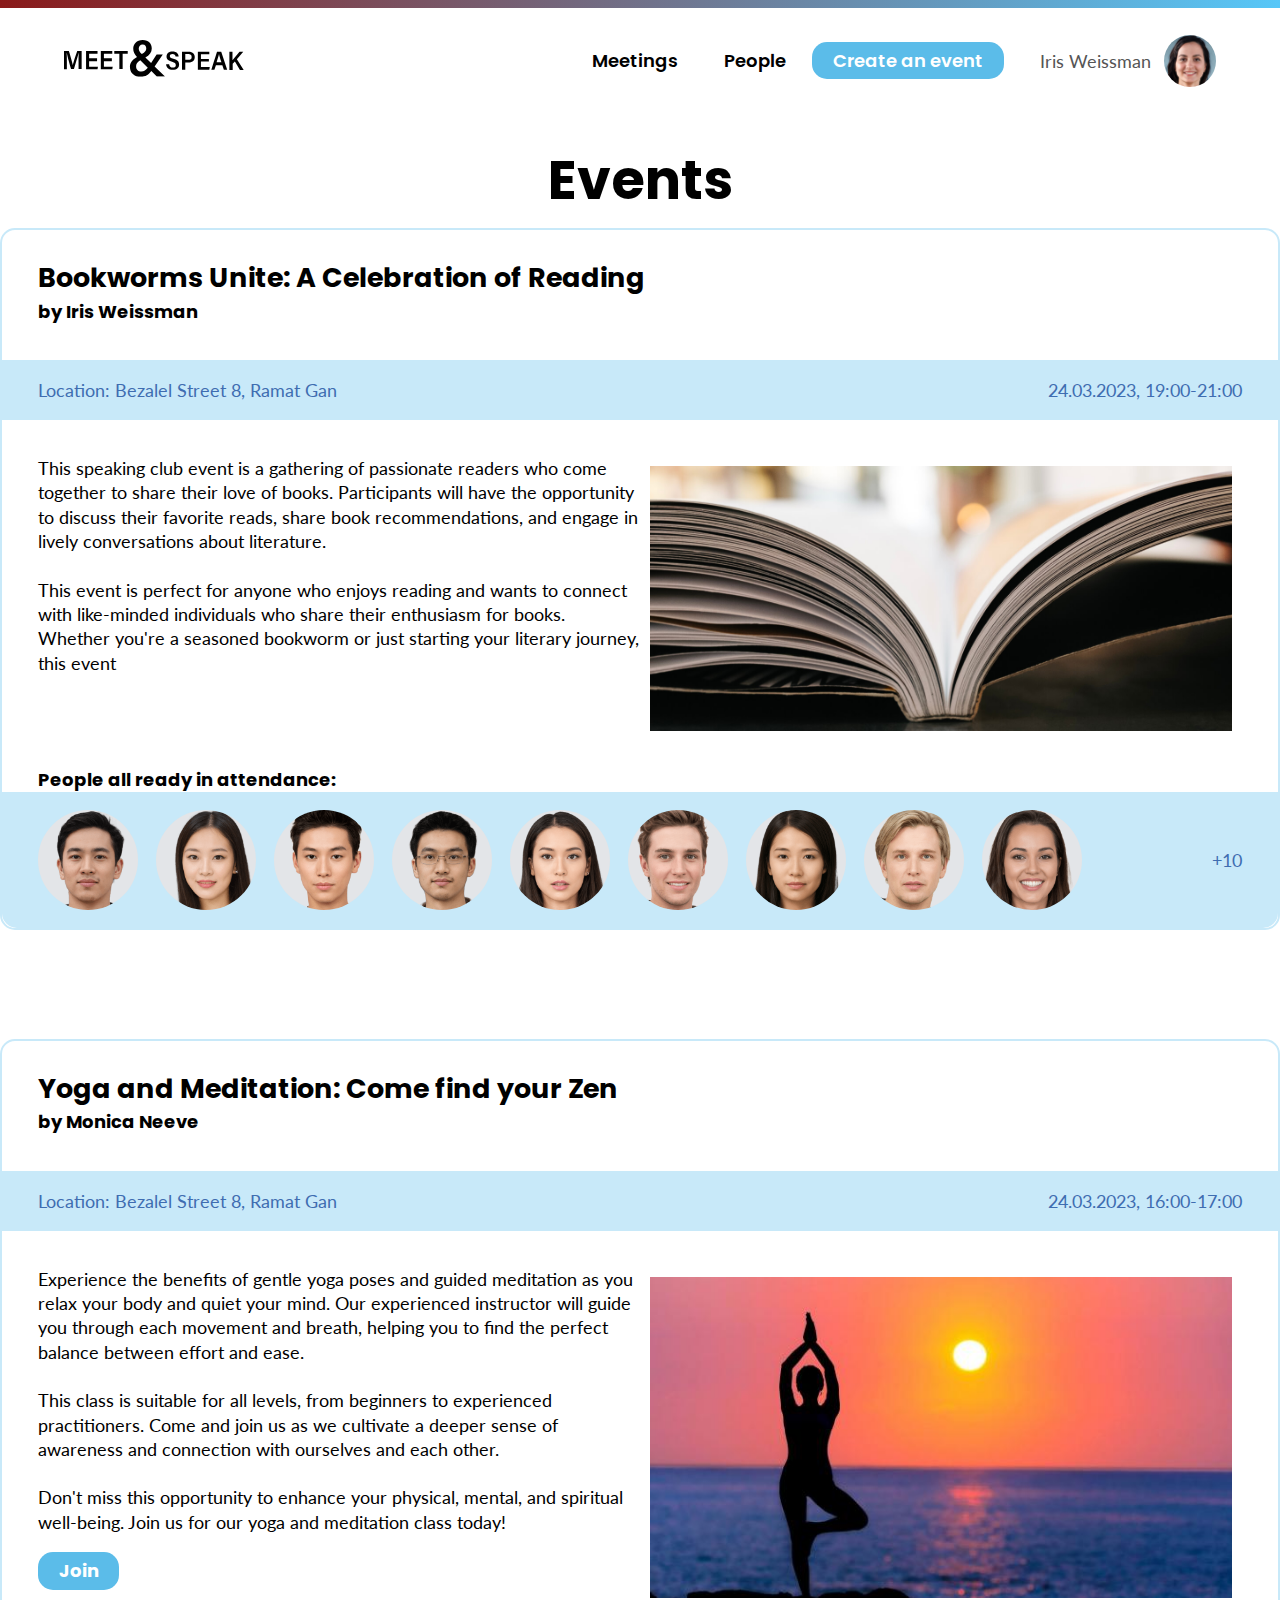
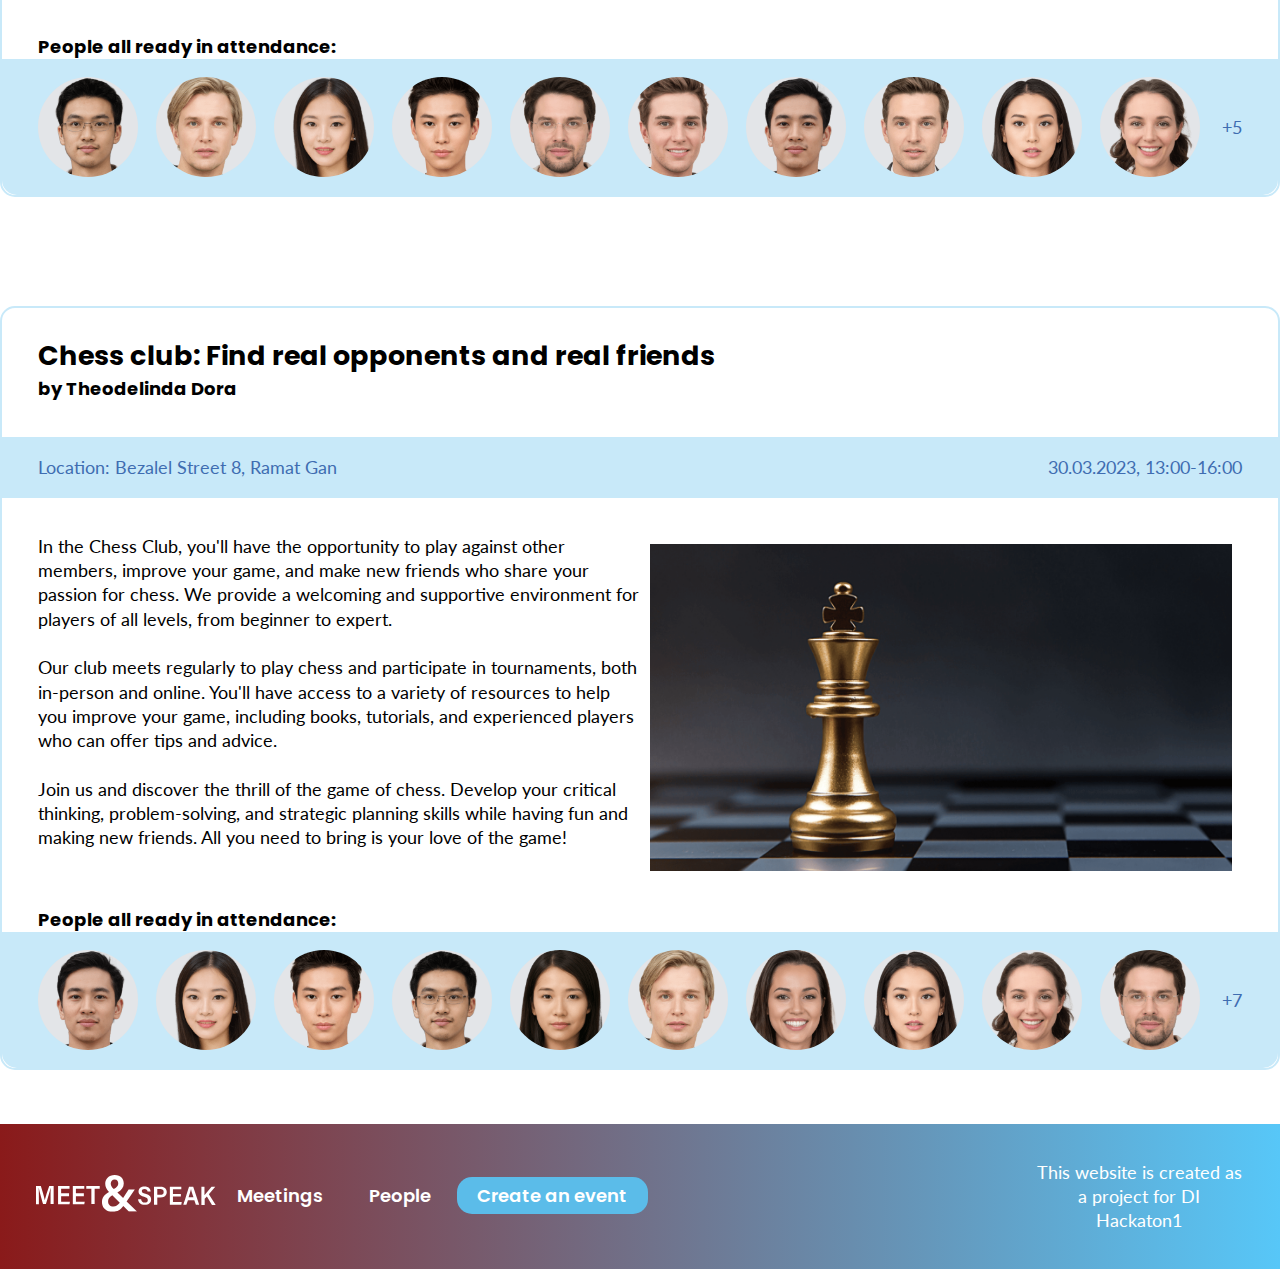
==== commit 4c18fda9: "Merge branch 'main' of https://github.com/Griffanian/Hackathon1" ====
--- a/meetings.html
+++ b/meetings.html
@@ -10,25 +10,25 @@
 </head>
 <body>
     <header>
-    <div class="logoHolder">
-        <a href="index.html"><svg viewBox="0 0 81.6 16.7"><use xlink:href="#logo"></use></svg></a>
-    </div>
-    <div class="dropdown"></div>
-    <a class="dropbtn" href=""></a>
-    <div>
-        <nav>
-            <ul>
-                <li><a href="meetings.html">Meetings</a></li>
-                <li><a href="people.html">People</a></li>
-                <li><a href="#" class="modalOpener createOpener">Create an event</a></li>
-            </ul>
-        </nav>
-    </div>
-    <div class="profileHolder">
-        <a href="person.html"><span>Iris Weissman</span><img src="imgs/user.jpg" alt=""></a>
-    </div>
-    </div>
-</header>
+        <div class="logoHolder">
+            <a href="index.html"><svg viewBox="0 0 81.6 16.7"><use xlink:href="#logo"></use></svg></a>
+        </div>
+        <div>
+            <div class="profileHolder">
+                <a href="#"><span>Iris Weissman</span><img src="imgs/user.jpg" alt=""></a>
+            </div>
+            <div class="dropdown">
+                <a class="dropbtn" href=""></a>
+                <nav>
+                    <ul>
+                        <li><a href="meetings.html">Meetings</a></li>
+                        <li><a href="people.html">People</a></li>
+                        <li><a href="#">Create an event</a></li>
+                    </ul>
+                </nav>
+            </div>
+        </div>
+    </header>
     <div class="holder">
         <section class="events">
             <h1>Events</h1>
@@ -45,11 +45,11 @@
                     <div>
                         <p><img src="imgs/promo1.jpg" alt="">This speaking club event is a gathering of passionate readers who come together to share their love of books. Participants will have the opportunity to discuss their favorite reads, share book recommendations, and engage in lively conversations about literature.
                         <br /><br />
-                        This event is perfect for anyone who enjoys reading and wants to connect with like-minded individuals who share their enthusiasm for books. Whether you're a seasoned bookworm or just starting your literary journey, this event<br><br><a href="#" class="btn modalOpener joinOpener">Join</a></p>
+                        This event is perfect for anyone who enjoys reading and wants to connect with like-minded individuals who share their enthusiasm for books. Whether you're a seasoned bookworm or just starting your literary journey, this event</p>
                     </div>
                     <h4>People all  ready in attendance:</h4>
                 </div>
-
+                
                 <div class="eventsItemUsers">
                     <div>
                         <div class="eventUser"><img src="imgs/Frame-1.png" alt=""></div>
@@ -127,7 +127,7 @@
                         <br /><br />
                         Our club meets regularly to play chess and participate in tournaments, both in-person and online. You'll have access to a variety of resources to help you improve your game, including books, tutorials, and experienced players who can offer tips and advice.
                         <br /><br />
-                        Join us and discover the thrill of the game of chess. Develop your critical thinking, problem-solving, and strategic planning skills while having fun and making new friends. All you need to bring is your love of the game!<br><br><a href="#" class="btn modalOpener joinOpener">Join</a></p>
+                        Join us and discover the thrill of the game of chess. Develop your critical thinking, problem-solving, and strategic planning skills while having fun and making new friends. All you need to bring is your love of the game!</p>
                     </div>
                     <h4>People all  ready in attendance:</h4>
                 </div>
@@ -153,16 +153,18 @@
         </section>
     </div>
     <footer>
-        <div class="logoHolder">
-            <a href="index.html"><svg viewBox="0 0 81.6 16.7"><use xlink:href="#logo"></use></svg></a>
-        </div>
-        <nav>
-            <ul>
-                <li><a href="meetings.html">Meetings</a></li>
-                <li><a href="people.html">People</a></li>
-                <li><a href="#">Create an event</a></li>
-            </ul>
-        </nav>
+        <div>
+            <div class="logoHolder">
+                <a href="index.html"><svg viewBox="0 0 81.6 16.7"><use xlink:href="#logo"></use></svg></a>
+            </div>
+            <nav>
+                <ul>
+                    <li><a href="meetings.html">Meetings</a></li>
+                    <li><a href="people.html">People</a></li>
+                    <li><a href="#">Create an event</a></li>
+                </ul>
+            </nav>
+        </div>
         <div>
             <p>This website is created as a project for DI Hackaton1</p>
         </div>
--- a/all.css
+++ b/all.css
@@ -41,11 +41,16 @@
     justify-content: space-between;
     align-items: center;
     padding: 1.5em;
-    height: 100px;
+    margin-left: 5vw;
+    margin-right:5vw;
+    padding-left: 0;
+    padding-right: 0;
+    height: fit-content;
 }
 
 header > div:last-of-type {
     display: flex;
+    flex-direction: row-reverse;
     align-items: center;
 }
 
@@ -265,9 +270,6 @@
     padding: 2em;
     padding-bottom: 1.5em;
 }
-
-.eventsItemDetails > div
-
 .eventsItemDetails > h4 {
     margin-left: 36px;
 }
@@ -317,7 +319,16 @@
     align-items: center;
     padding: 2em;
 }
-
+footer div:first-of-type{
+    width: max-content;
+    display: flex;
+    flex-direction: row;
+}
+footer div:first-of-type nav{
+    width: max-content;
+    display: flex;
+    align-items: center;
+}
 footer .logoHolder svg {
     fill: #fff;
 }
@@ -325,7 +336,13 @@
 footer nav a {
     color: #fff;
 }
-
+footer div:last-of-type{
+    width: min-content;
+}
+footer div:last-of-type p{
+    width: 210px;
+    text-align: center;
+}
 .hidden {
     display: none;
 }
@@ -453,7 +470,9 @@
 .eventsAndPeople > div {
     flex: 1;
 }
-
+.eventsAndPeopleEvent div div{
+    width: 12%;
+}
 .eventsAndPeopleEvent,
 .eventsAndPeoplePerson,
 .peopleItem {
@@ -685,69 +704,219 @@
     background-size: cover;
     height: 400px;
 }
-
-.peopleItem {
-    margin-top: 2em;
-}
-
-.peopleItem.hidden {
-    display: none;
-}
-
-.peopleItem > div > div:last-of-type {
-    border-left: 2px solid #C8E9F9;
-    border-right: 2px solid #C8E9F9;
-    padding: .5em 2em;
-
-}
-
-.peopleItem > div:last-of-type {
-    flex-direction: column;
-    align-self: center;
-    padding-left: 1em;
-}
-
-.peopleItem > div:last-of-type a {
-    display: block;
-}
-
-.peopleItem img {
-    max-width: 150px;
-}
-
-.peopleItem h2 {
-    margin: 1em 0;
-}
-
-.peopleItem p {
-    margin-top: .5em;
-    padding-bottom: .5em;
-}
-
-.peopleFilter {
-    background: #5BBCE9;
-    color: #fff;
-    border-radius: 15px;
-    padding: 1em;
-    margin: 2em 0;
-}
-
-.peopleFilter a {
-    background: #fff;
-    border-radius: 15px;
-    color: #3F6DB1;
-    display: inline-block;
-    margin-left: 1em;
-    padding: .35em 1em;
-}
-
-.peopleFilter a:hover,
-.peopleFilter a:focus,
-.peopleFilter a:active {
-    opacity: .7;
-}
-
-.peopleFilter a.active {
-    background: #3F6DB1;
-    color: #fff;
+@media screen and (max-width:1194px){
+    .about > div > div{
+        background: none;
+        padding: 0;
+    }
+}
+@media screen and (max-width:1050px){
+    .eventsAndPeople{
+        display: flex;
+        flex-direction: column;
+    }
+    .eventsAndPeopleEvent div div{
+        width: 30%;
+    }
+}
+
+@media screen and (max-width:940px) {
+    header{
+        align-items:center;
+        justify-content: flex-start;
+        flex-direction: column;
+        padding: 0;
+        padding-top: 10px;
+        height: fit-content;
+    }
+    header > div:last-of-type > .profileHolder{
+        align-self: flex-end;
+    }
+    header .logoHolder{
+        margin-top: 10px;
+        z-index: 1;
+        position: absolute;
+        display: flex;
+        justify-self: center;
+    }
+    header .profileHolder{
+        display: grid;
+        align-items: flex-start;
+        align-self: flex-start;
+        width: 200px;
+        margin-right: 0;
+        margin-bottom:10px ;
+    }
+    header .profileHolder a{
+        width: 200px;
+        margin-left: 20px;
+    }
+    header > div:last-of-type{
+        width: 90vw;
+        display: flex;
+        flex-direction: column;
+    }
+    .dropbtn {
+        display: block;
+        border: none;
+        width: 25px;
+        height: 5px;
+        background-color: #000;
+
+      }
+    .dropdown::before{
+      display: block;
+      width: 25px;
+      height: 5px;
+      background-color: black;
+      content: "";
+      border-bottom: 5px solid white;
+      border-top: 15px solid #fff;
+    }
+
+    .dropdown::after{
+      display: block;
+      width: 25px;
+      height: 5px;
+      background-color: black;
+      content: "";
+      border-top: 5px solid white;
+    }
+
+    .dropdown {
+      z-index: 1;
+      position: absolute;
+      display: inline-block;
+      cursor: pointer;
+      pointer-events: auto;
+      width: 30px;
+      align-self:flex-start;
+    }
+    .dropdown:hover nav {display: block;}
+    .dropdown:hover {
+        justify-content: flex-start;
+        align-items: flex-start;
+    }
+
+    .dropdown nav {
+        margin-top: 10px;
+        display: none;
+        position: absolute;
+        width: 220px;
+    }
+    .dropdown nav ul{
+        display: flex;
+        flex-direction: column;
+        padding: 10px;
+        border: 2px solid #5BBCE9;
+        border-radius: 15px;
+        background-color: #fff;
+    }
+    .dropdown nav ul li{
+        display: flex;
+        align-items: center;
+        margin-bottom: 10px;
+    }
+    .dropdown nav ul li a{
+        margin: 0%;
+    }
+
+    footer, footer nav, footer nav ul{
+        display: flex;
+    }
+    footer{
+        height: fit-content;
+        align-items: center;
+        flex-direction: row;
+    }
+    footer div:last-of-type{
+        align-self: flex-end;
+    }
+    footer div:last-of-type p {
+        align-self: flex-start;
+    }
+    footer div nav ul{
+        flex-direction: column;
+        gap: 1em;
+        align-items:flex-start;
+    }
+    footer div nav ul li a:last-of-type{
+        display: flex;
+        margin-right: 0;
+    }
+    footer .logoHolder{
+        display: block;
+        padding-left: 22px;
+    }
+    footer div:first-of-type{
+        display: flex;
+        gap:0.5em;
+        flex-direction: column;
+        align-items: flex-start;
+    }
+
+    .introduction > div{
+        display: flex;
+        flex-direction: column;
+    }
+}
+@media screen and (max-width:764px) {
+    header > div:last-of-type{
+        flex-direction: row-reverse;
+        justify-content: space-between;
+        align-items: flex-start;
+    }
+    header > .logoHolder{
+        position: relative;
+    }
+    header > div:last-of-type > .profileHolder{
+        align-self: flex-start;
+    }
+    .dropdown{
+        height:20px ;
+        z-index: unset;
+        position: relative;
+    }
+    .dropdown nav {
+        margin-top: 10px;
+        width: 90vw;
+    }
+    .dropdown nav ul{
+        padding: none;
+        border: none;
+        background-color: transparent;
+    }
+    .dropdown nav ul li{
+        width: inherit;
+        margin-bottom: 10px;
+        border: 2px solid #5BBCE9;
+        border-radius: 15px;
+    }
+
+    .dropdown nav ul li:first-of-type{
+        margin-top: 10px;
+    }
+
+    .dropdown nav ul li:last-of-type{
+        border: none;
+        width: auto;
+    }
+
+    .dropdown nav ul li a{
+        width: 100%;
+    }
+    .dropdown:hover {
+        height: 210px;
+    }
+    .eventsAndPeoplePerson{
+        flex-direction: column;
+        gap: unset;
+    }
+    .eventsAndPeoplePerson > div{
+        padding: 0;
+        padding-top: 10px;
+    }
+    .eventsAndPeoplePerson > div:last-of-type{
+        padding-bottom: 10px;
+    }
 }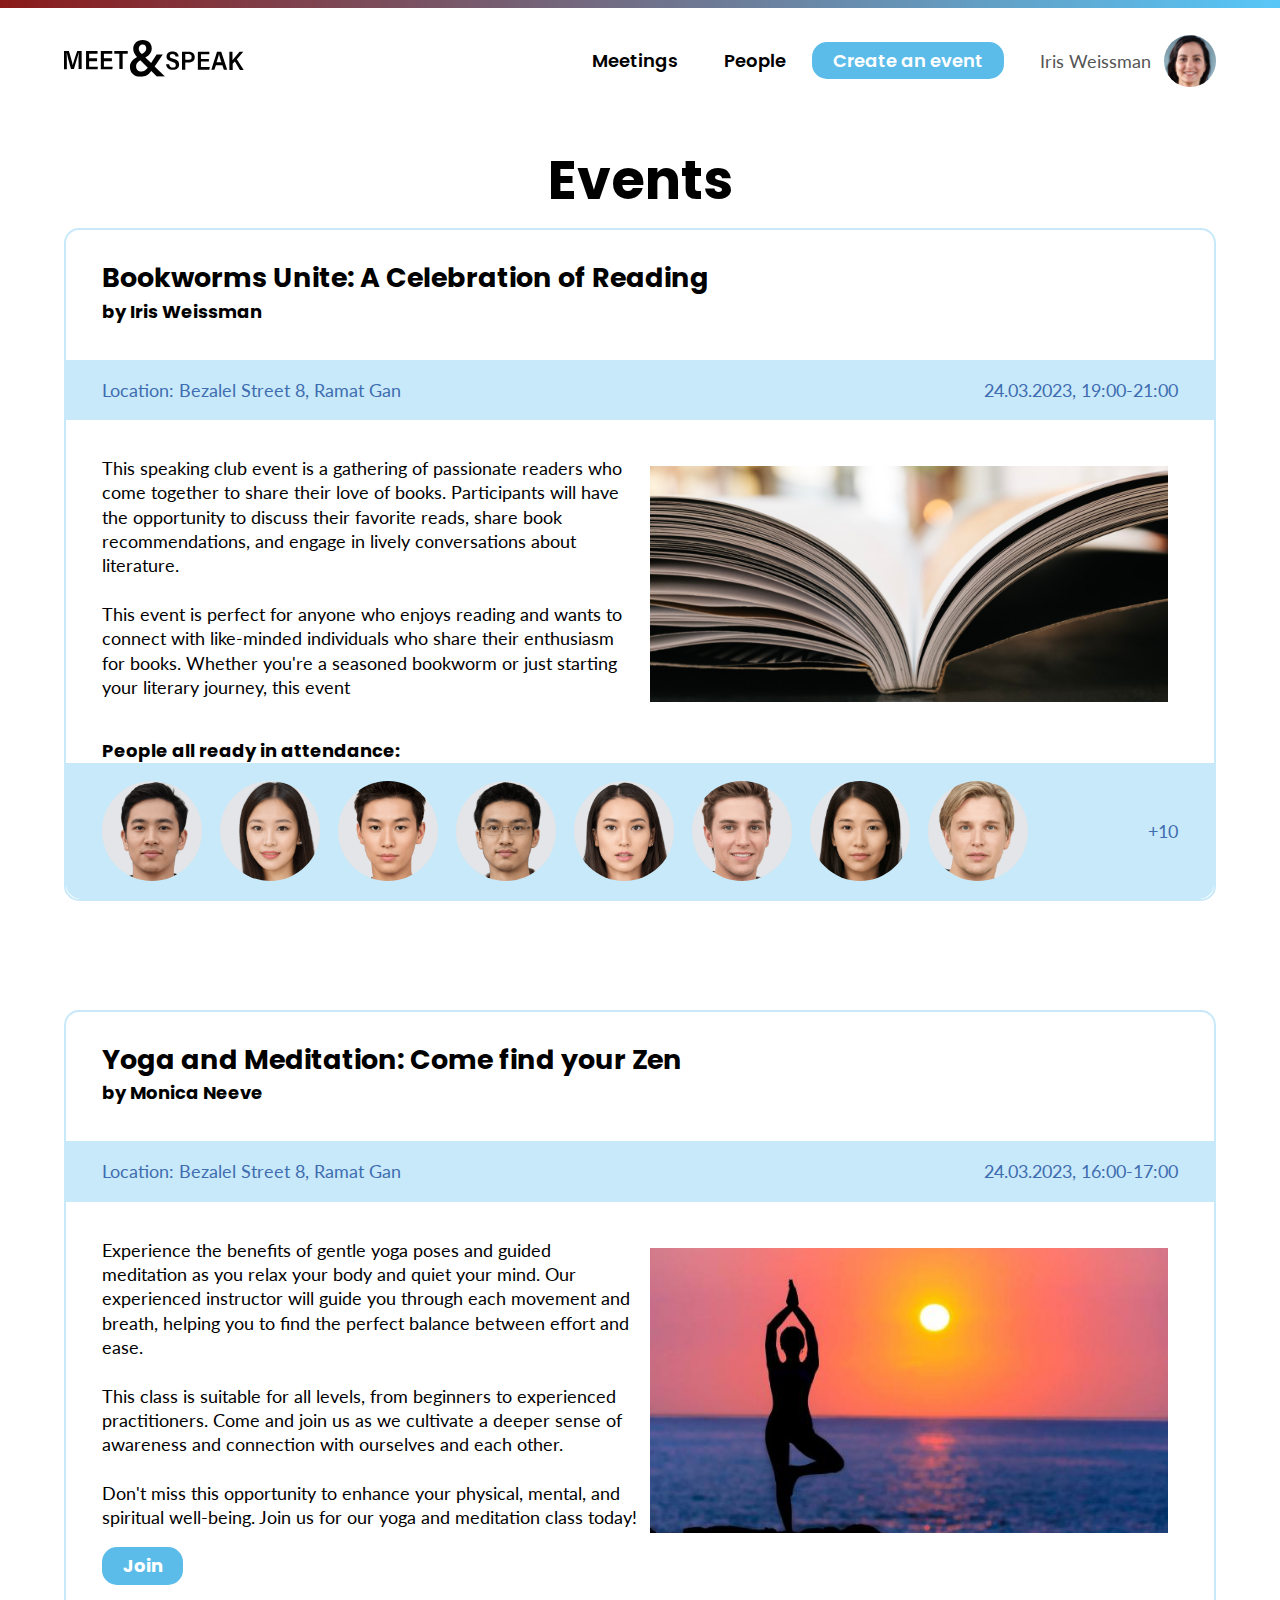
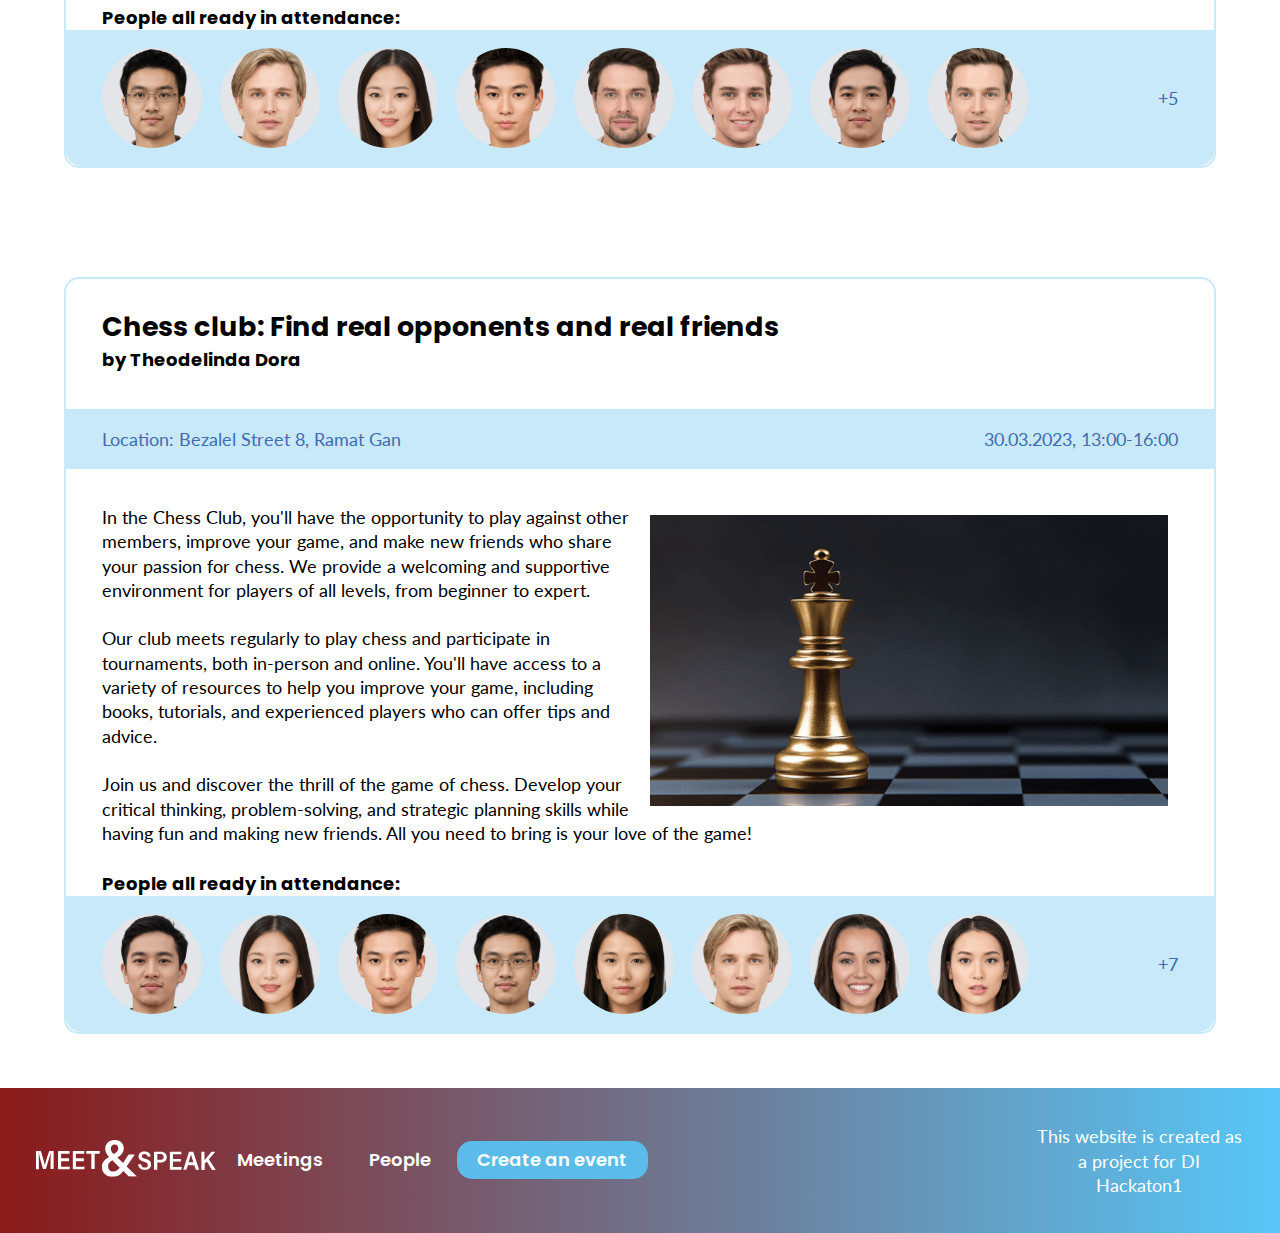
==== commit e504b49c: "Connected person and fixed holder" ====
--- a/meetings.html
+++ b/meetings.html
@@ -15,7 +15,7 @@
         </div>
         <div>
             <div class="profileHolder">
-                <a href="#"><span>Iris Weissman</span><img src="imgs/user.jpg" alt=""></a>
+                <a href="person.html"><span>Iris Weissman</span><img src="imgs/user.jpg" alt=""></a>
             </div>
             <div class="dropdown">
                 <a class="dropbtn" href=""></a>
--- a/all.css
+++ b/all.css
@@ -704,6 +704,11 @@
     background-size: cover;
     height: 400px;
 }
+@media screen and (max-width:1320px){
+    .holder{
+        max-width: 90vw;
+    }
+}
 @media screen and (max-width:1194px){
     .about > div > div{
         background: none;
@@ -919,4 +924,32 @@
     .eventsAndPeoplePerson > div:last-of-type{
         padding-bottom: 10px;
     }
+    footer {
+        flex-direction: column;        
+    }
+    footer div:last-of-type{
+        align-self: center;
+        margin-top: 0.5em;
+    }
+    footer .logoHolder{
+        padding: 0;
+        width: 100%
+    }
+    /* footer > div:first-of-type{
+        border: 2px solid #fff;
+        border-radius: 15px;
+    } */
+    footer div nav ul{
+        align-items: center;
+        gap:0;
+    }
+    footer div nav ul li{
+        width: 100%;
+        border: 2px solid #fff;
+        border-radius: 15px;
+        margin-bottom: 0.5em;
+    }
+    footer div nav ul li:last-of-type{
+        border: none;
+    }
 }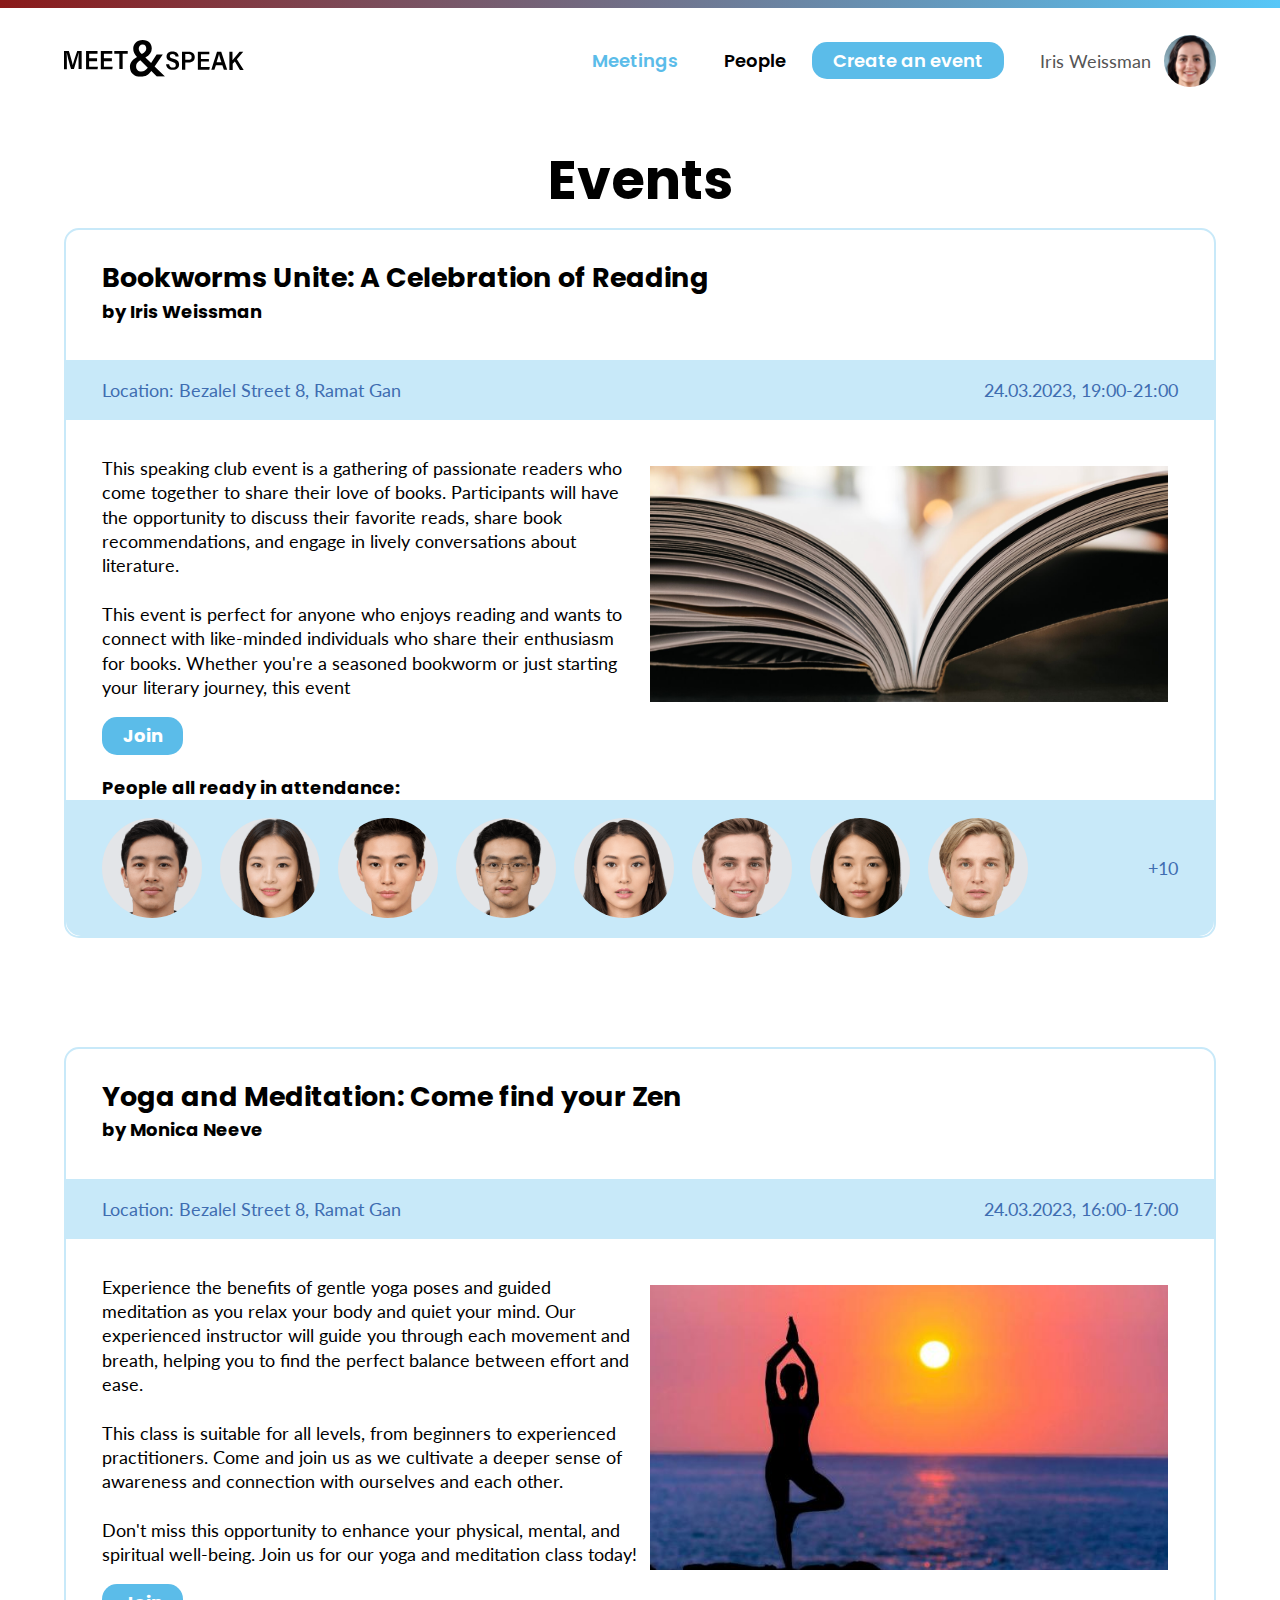
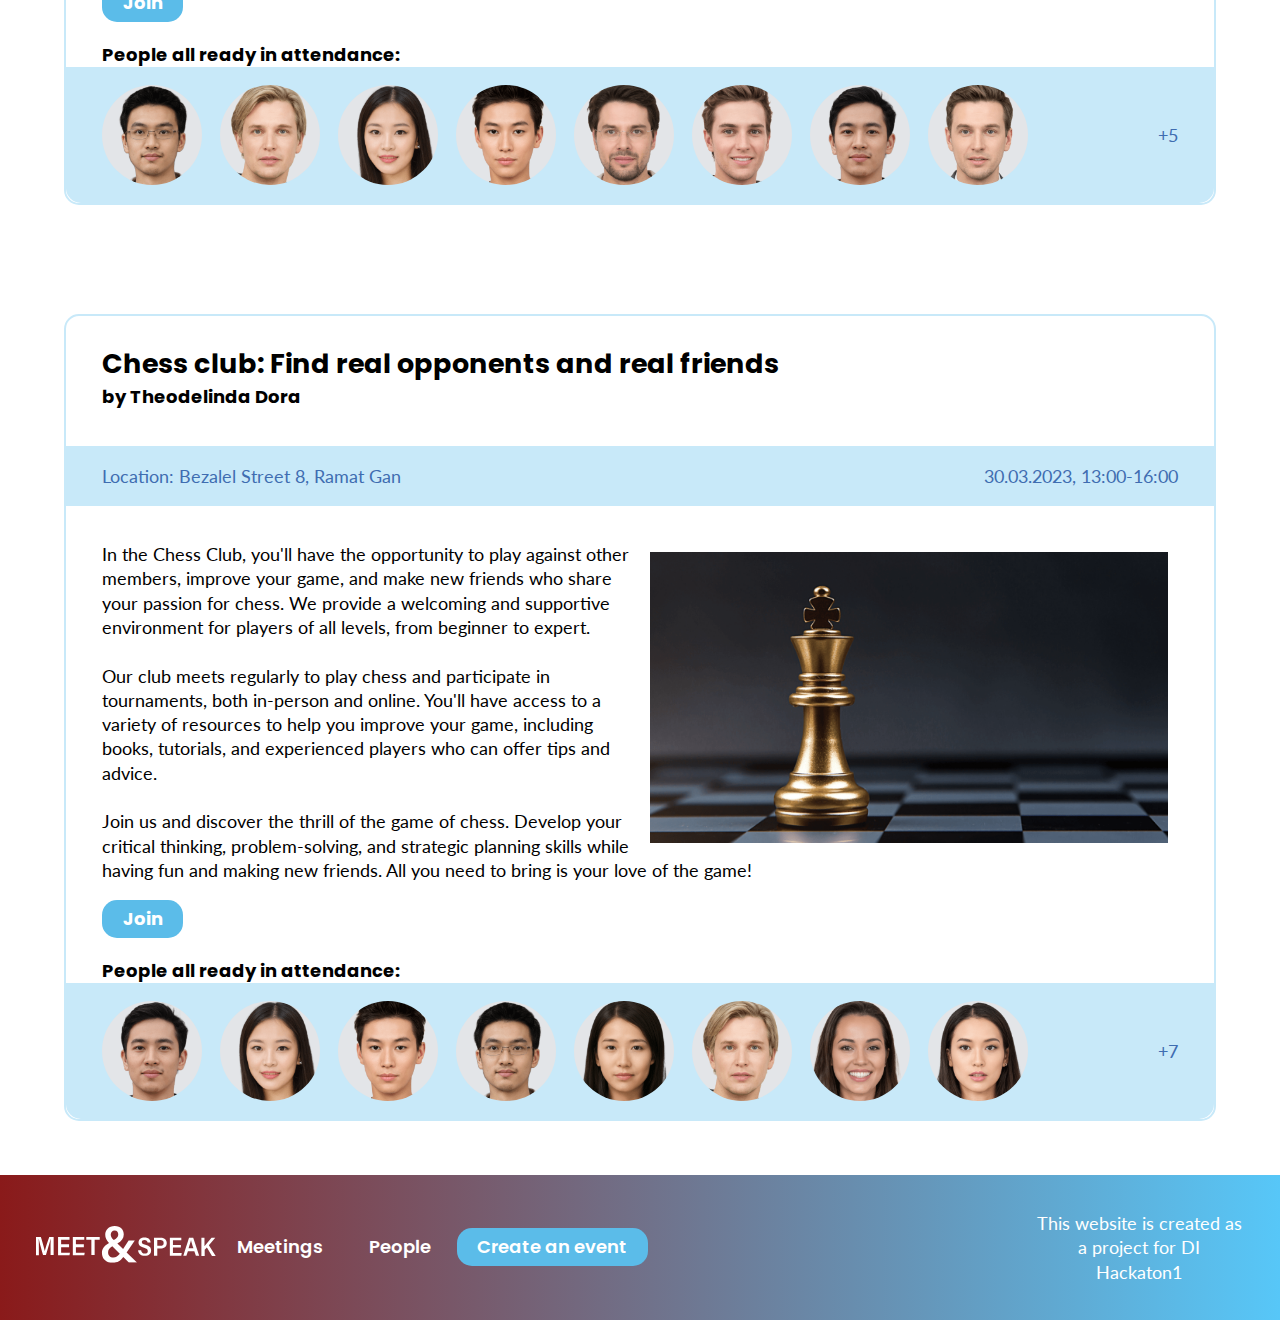
==== commit c906d91b: "JS changes + minor fixes" ====
--- a/meetings.html
+++ b/meetings.html
@@ -5,30 +5,30 @@
     <meta name="viewport"
           content="width=device-width, user-scalable=no, initial-scale=1.0, maximum-scale=1.0, minimum-scale=1.0">
     <meta http-equiv="X-UA-Compatible" content="ie=edge">
-    <title>Document</title>
+    <title>Meet & Speak | Events</title>
     <link rel="stylesheet" href="all.css">
 </head>
 <body>
     <header>
-        <div class="logoHolder">
-            <a href="index.html"><svg viewBox="0 0 81.6 16.7"><use xlink:href="#logo"></use></svg></a>
-        </div>
-        <div>
-            <div class="profileHolder">
-                <a href="person.html"><span>Iris Weissman</span><img src="imgs/user.jpg" alt=""></a>
-            </div>
-            <div class="dropdown">
-                <a class="dropbtn" href=""></a>
-                <nav>
-                    <ul>
-                        <li><a href="meetings.html">Meetings</a></li>
-                        <li><a href="people.html">People</a></li>
-                        <li><a href="#">Create an event</a></li>
-                    </ul>
-                </nav>
-            </div>
-        </div>
-    </header>
+    <div class="logoHolder">
+        <a href="index.html"><svg viewBox="0 0 81.6 16.7"><use xlink:href="#logo"></use></svg></a>
+    </div>
+    <div>
+        <div class="profileHolder">
+            <a href="person.html"><span>Iris Weissman</span><img src="imgs/user.jpg" alt=""></a>
+        </div>
+        <div class="dropdown">
+            <a class="dropbtn" href=""></a>
+            <nav>
+                <ul>
+                    <li><a href="meetings.html" class="active">Meetings</a></li>
+                    <li><a href="people.html">People</a></li>
+                    <li><a href="#" class="modalOpener createOpener">Create an event</a></li>
+                </ul>
+            </nav>
+        </div>
+    </div>
+</header>
     <div class="holder">
         <section class="events">
             <h1>Events</h1>
@@ -45,7 +45,7 @@
                     <div>
                         <p><img src="imgs/promo1.jpg" alt="">This speaking club event is a gathering of passionate readers who come together to share their love of books. Participants will have the opportunity to discuss their favorite reads, share book recommendations, and engage in lively conversations about literature.
                         <br /><br />
-                        This event is perfect for anyone who enjoys reading and wants to connect with like-minded individuals who share their enthusiasm for books. Whether you're a seasoned bookworm or just starting your literary journey, this event</p>
+                        This event is perfect for anyone who enjoys reading and wants to connect with like-minded individuals who share their enthusiasm for books. Whether you're a seasoned bookworm or just starting your literary journey, this event<br><br><a href="#" class="btn modalOpener joinOpener">Join</a></p>
                     </div>
                     <h4>People all  ready in attendance:</h4>
                 </div>
@@ -86,7 +86,7 @@
                         <br /><br />
                         Don't miss this opportunity to enhance your physical, mental, and spiritual well-being. Join us for our yoga and meditation class today!<br><br><a href="#" class="btn modalOpener joinOpener">Join</a></p>
                     </div>
-                    <h4>People all  ready in attendance:</h4>
+                    <h4>People all ready in attendance:</h4>
                 </div>
 
                 <div class="eventsItemUsers">
@@ -113,7 +113,7 @@
             <br /><br /><br />
             <article class="eventsItem">
                 <div class="eventsItemHeader">
-                    <h2><a href="#">Chess club: Find real opponents and real friends </a></h2>
+                    <h2><a href="#">Chess club: Find real opponents and real friends</a></h2>
                     <h4>by Theodelinda Dora</h4>
                 </div>
                 <div class="eventsItemDate">
@@ -127,7 +127,7 @@
                         <br /><br />
                         Our club meets regularly to play chess and participate in tournaments, both in-person and online. You'll have access to a variety of resources to help you improve your game, including books, tutorials, and experienced players who can offer tips and advice.
                         <br /><br />
-                        Join us and discover the thrill of the game of chess. Develop your critical thinking, problem-solving, and strategic planning skills while having fun and making new friends. All you need to bring is your love of the game!</p>
+                        Join us and discover the thrill of the game of chess. Develop your critical thinking, problem-solving, and strategic planning skills while having fun and making new friends. All you need to bring is your love of the game!<br><br><a href="#" class="btn modalOpener joinOpener">Join</a></p>
                     </div>
                     <h4>People all  ready in attendance:</h4>
                 </div>
@@ -196,7 +196,7 @@
             </article>
             <article class="connectOpener hidden">
                 <h2>Connect</h2>
-                <p>Now you're following <span>Iris Weissmann</span></p>
+                <p>Now you're following <span>your new friend</span></p>
                 <p>Send them a message if you like</p>
                 <form action="">
                     <textarea name="" id="" cols="30" rows="5" placeholder="Message"></textarea>
@@ -207,7 +207,7 @@
                 <h2>Join the event</h2>
                 <p>Now you've joined <span>The event</span></p>
                 <form action="">
-                    <button type="submit" class="btn">Close</button>
+                    <button type="submit" class="btn">Perfect!</button>
                 </form>
             </article>
         </div>
--- a/all.css
+++ b/all.css
@@ -82,7 +82,8 @@
 
 nav a:hover,
 nav a:focus,
-nav a:active {
+nav a:active,
+nav a.active {
     color: #5BBCE9;
 }
 
@@ -309,6 +310,8 @@
     max-width: 100px;
 }
 
+
+
 footer {
     background: #57C7F8;
     background: linear-gradient(90deg, #8A1A1A 0%, #57C7F8 100%);
@@ -348,7 +351,7 @@
 }
 
 .modal {
-    position: absolute;
+    position: absolute; 
     width: 100vw;
     height: 100vh;
     background: rgba(0,0,0,.7);
@@ -501,6 +504,7 @@
     font-size: .85em;
     position: absolute;
     padding: .5em .75em;
+    /* width: 30%; */
 }
 
 .eventsAndPeopleEvent > div:last-of-type {
@@ -674,6 +678,72 @@
     background-image: url("imgs/i-hobby.svg");
 }
 
+.peopleItem {
+    margin-top: 2em;
+}
+
+.peopleItem.hidden {
+    display: none;
+}
+
+.peopleItem > div > div:last-of-type {
+    border-left: 2px solid #C8E9F9;
+    border-right: 2px solid #C8E9F9;
+    padding: .5em 2em;
+
+}
+
+.peopleItem > div:last-of-type {
+    flex-direction: column;
+    align-self: center;
+    padding-left: 1em;
+}
+
+.peopleItem > div:last-of-type a {
+    display: block;
+}
+
+.peopleItem img {
+    max-width: 150px;
+}
+
+.peopleItem h2 {
+    margin: 1em 0;
+}
+
+.peopleItem p {
+    margin-top: .5em;
+    padding-bottom: .5em;
+}
+
+.peopleFilter {
+    background: #5BBCE9;
+    color: #fff;
+    border-radius: 15px;
+    padding: 1em;
+    margin: 2em 0;
+}
+
+.peopleFilter a {
+    background: #fff;
+    border-radius: 15px;
+    color: #3F6DB1;
+    display: inline-block;
+    margin-left: 1em;
+    padding: .35em 1em;
+}
+
+.peopleFilter a:hover,
+.peopleFilter a:focus,
+.peopleFilter a:active {
+    opacity: .7;
+}
+
+.peopleFilter a.active {
+    background: #3F6DB1;
+    color: #fff;
+}
+
 .personEvents {
     background: #C8E9F9;
     margin-top: 4em;
@@ -705,14 +775,24 @@
     height: 400px;
 }
 @media screen and (max-width:1320px){
-    .holder{
+    .holder, .person{
         max-width: 90vw;
-    }
-}
-@media screen and (max-width:1194px){
+        margin: auto;
+    }
+
+}
+@media screen and (max-width:1100px){
+
     .about > div > div{
         background: none;
         padding: 0;
+    }
+    .holder > div {
+        display:flex;
+        flex-direction:column
+    }
+    .eventsAndPeopleEvent > div:first-of-type > div{
+        width: 30%;
     }
 }
 @media screen and (max-width:1050px){
@@ -823,7 +903,7 @@
         margin-bottom: 10px;
     }
     .dropdown nav ul li a{
-        margin: 0%;
+        margin: 0;
     }
 
     footer, footer nav, footer nav ul{
@@ -887,7 +967,7 @@
         width: 90vw;
     }
     .dropdown nav ul{
-        padding: none;
+        padding: 0;
         border: none;
         background-color: transparent;
     }
